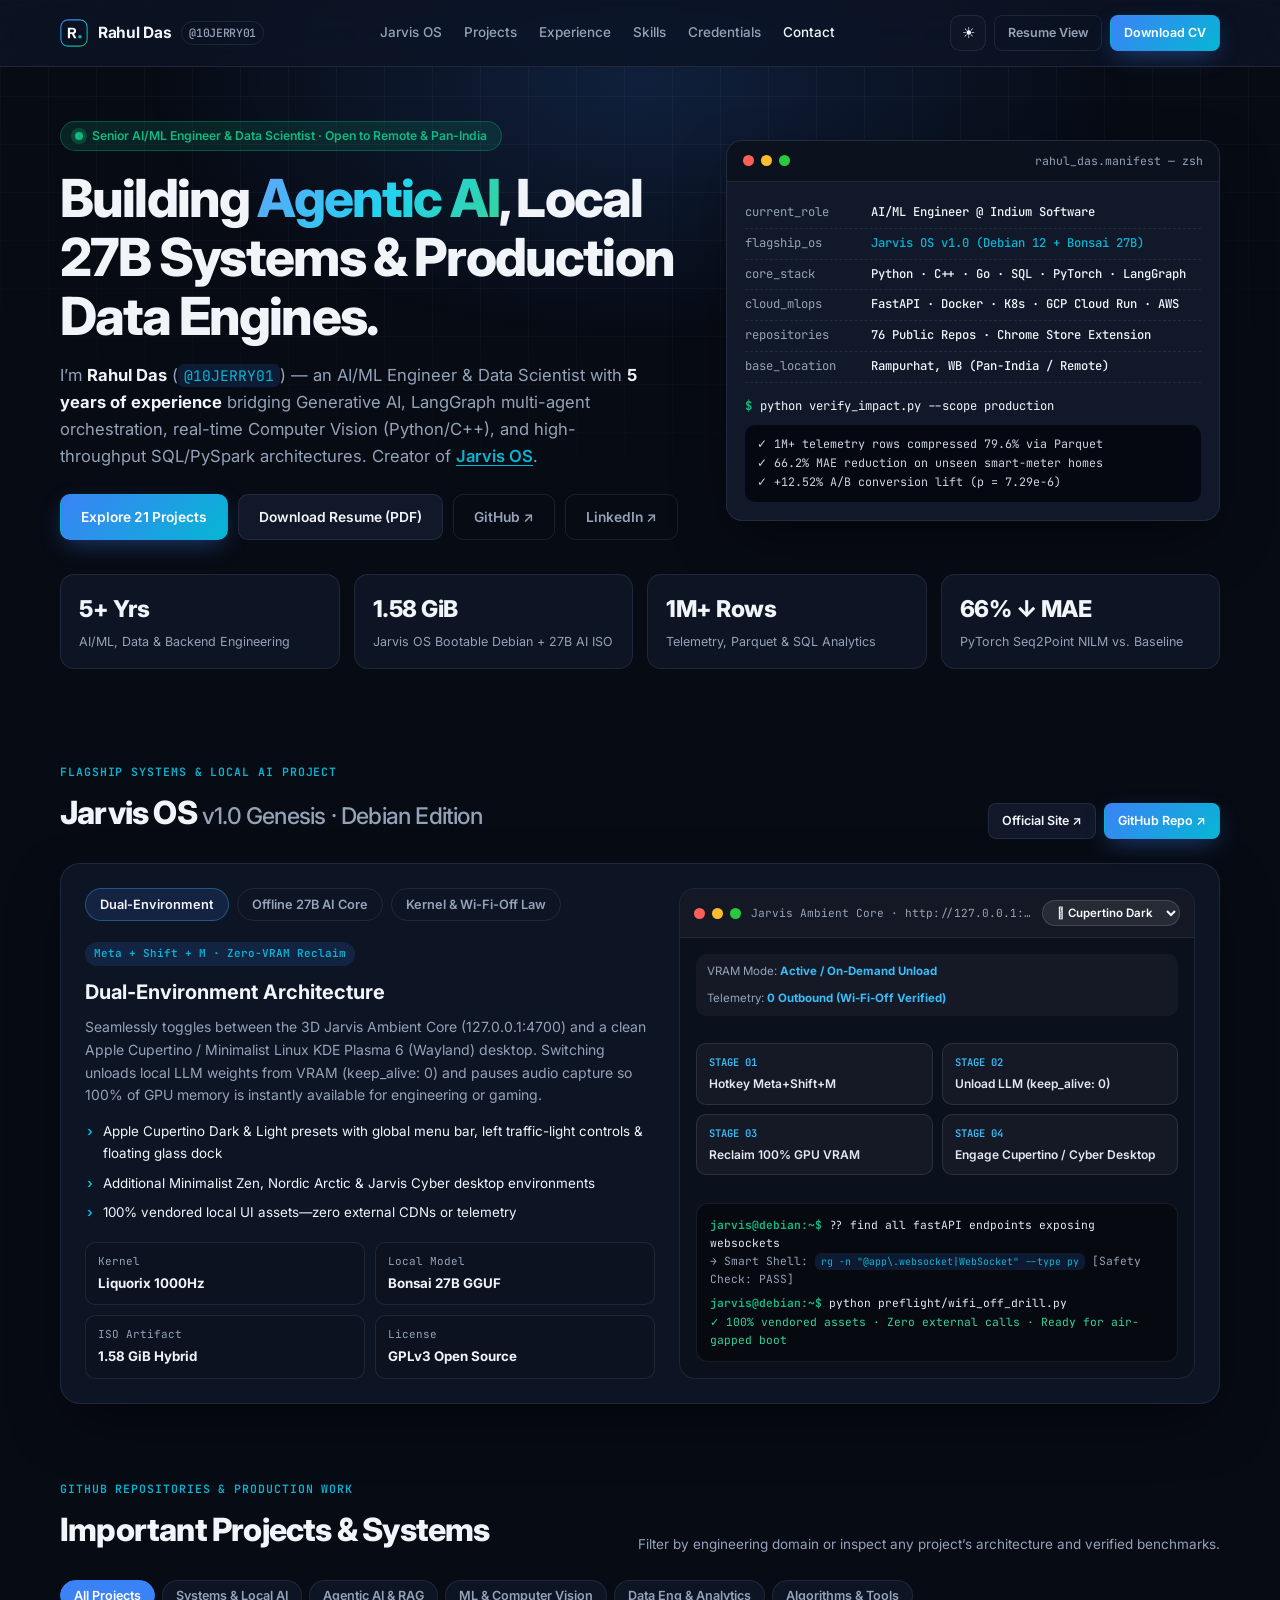
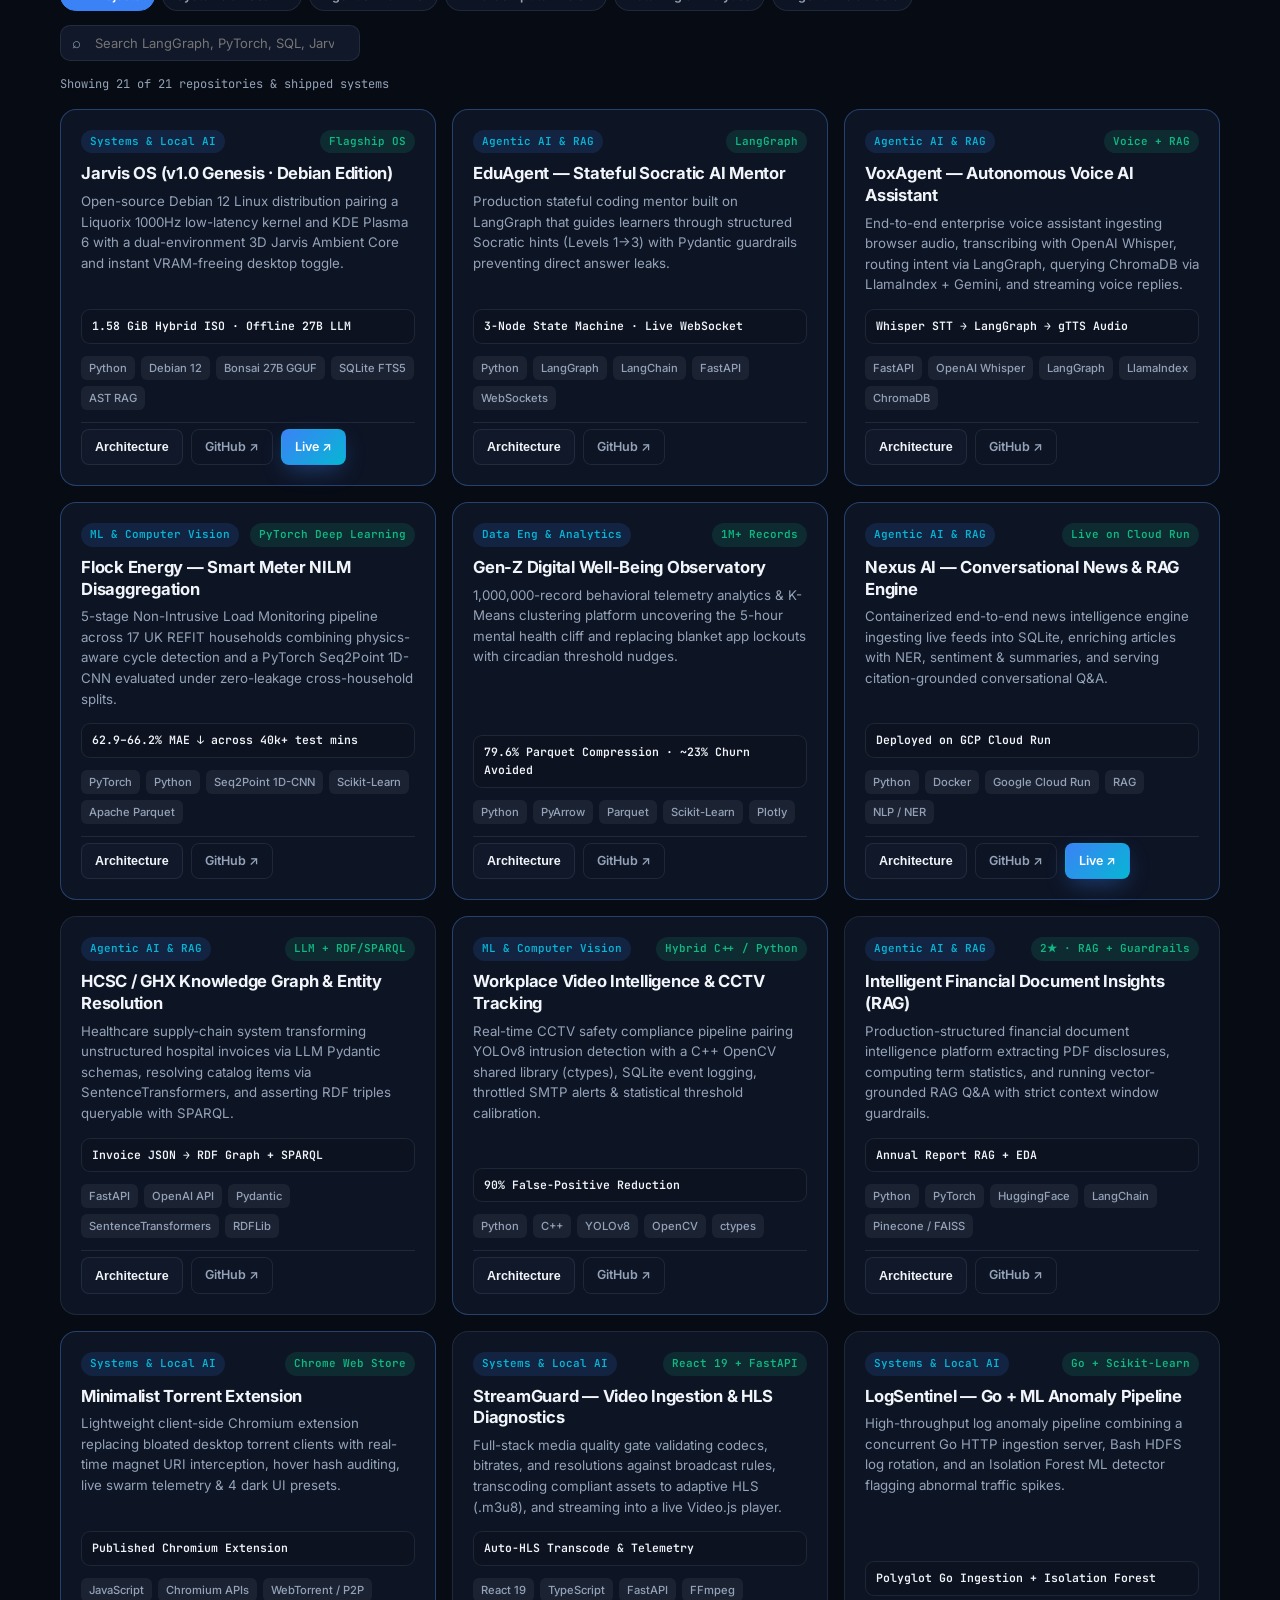
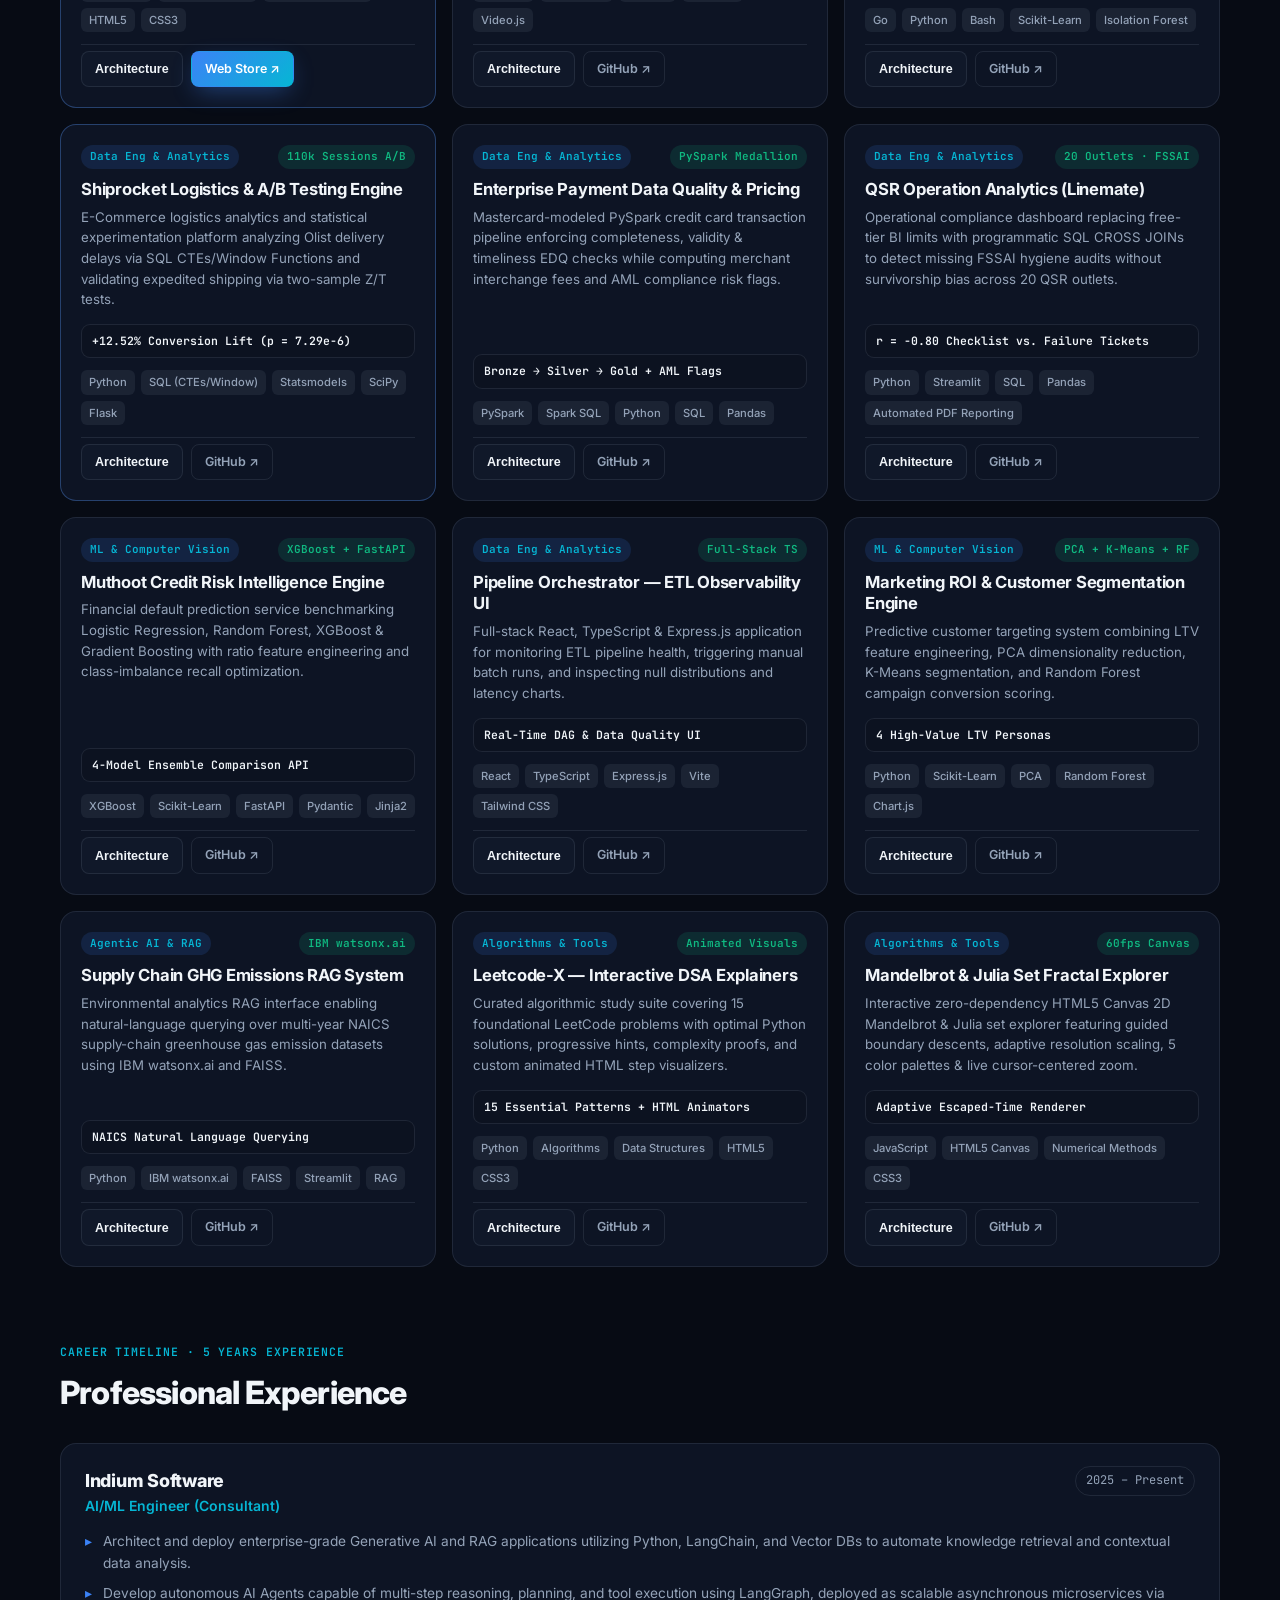
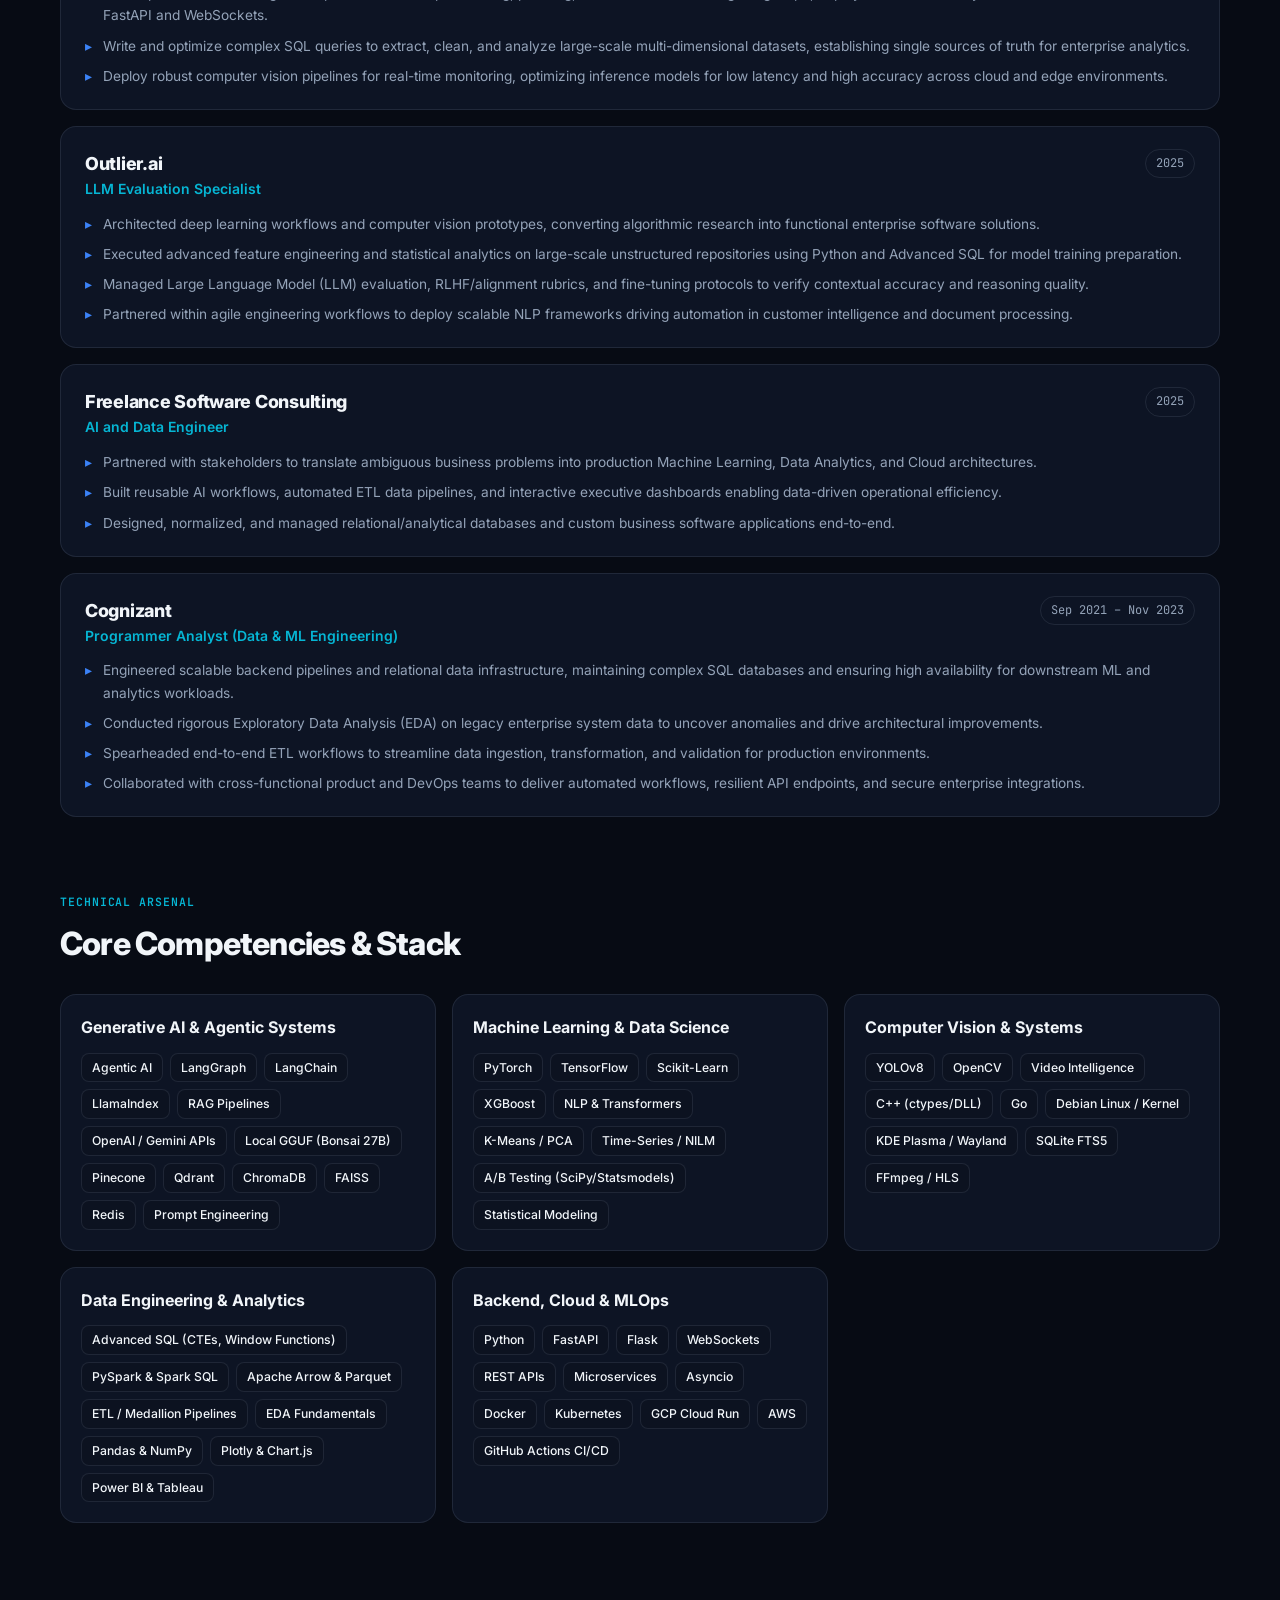
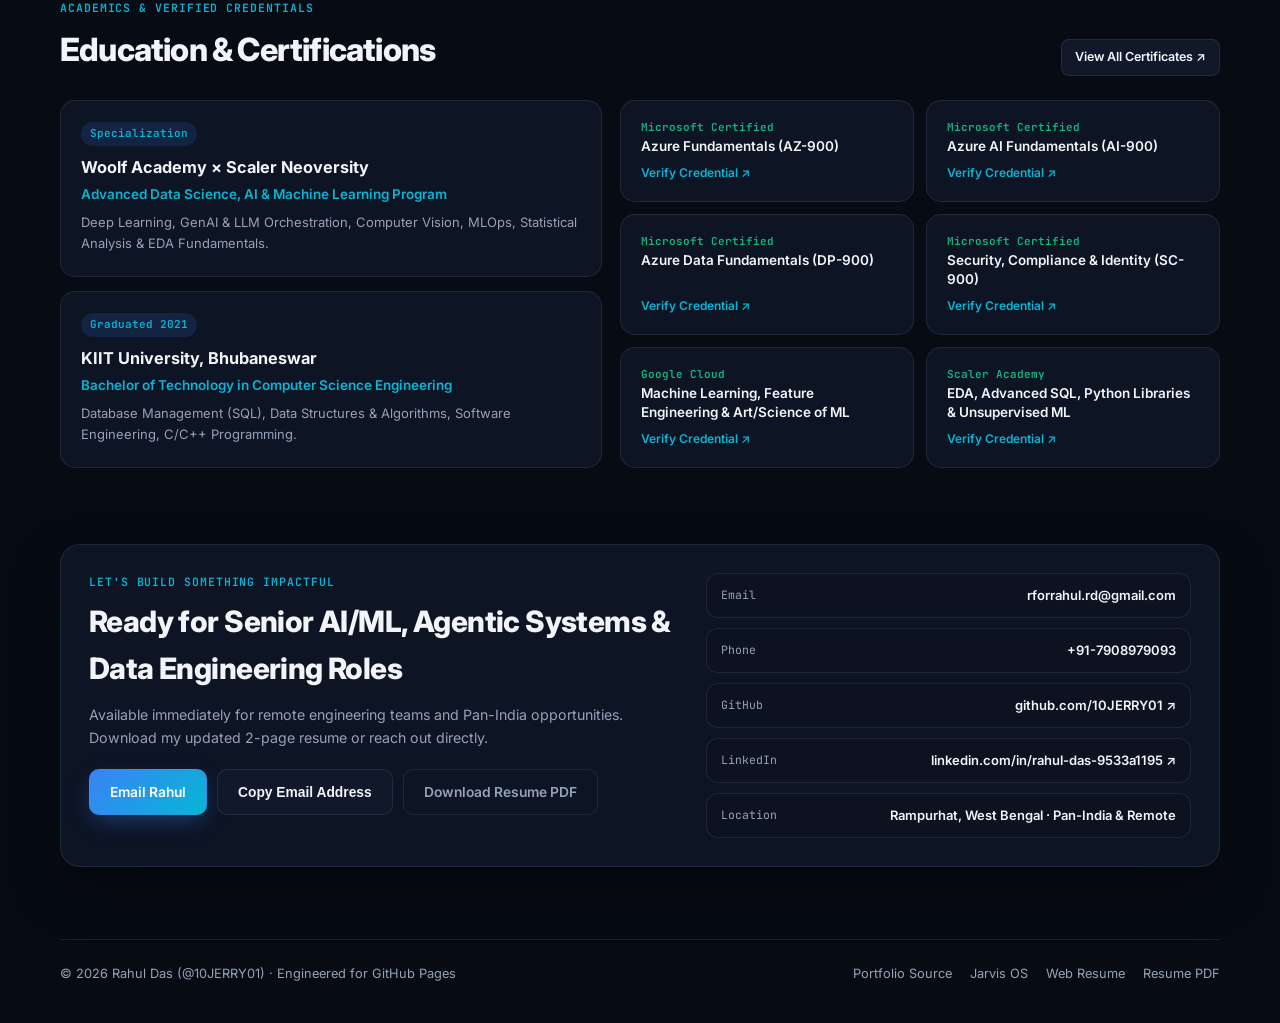
==== index.html @ c8ca93fb "feat: add engineering portfolio website with Jarvis OS, GitHub projects, and improved 2-page resume" ====
<!DOCTYPE html>
<html lang="en" data-theme="dark">
<head>
  <meta charset="UTF-8" />
  <meta name="viewport" content="width=device-width, initial-scale=1.0" />
  <title>Rahul Das — Senior AI/ML Engineer, Systems &amp; Data Scientist</title>
  <meta
    name="description"
    content="Portfolio of Rahul Das (@10JERRY01) — Senior AI/ML Engineer & Data Scientist with 5+ years of experience across Agentic AI, RAG, Jarvis OS (Debian + Offline 27B AI), Computer Vision, and Scalable Data Pipelines."
  />
  <meta property="og:title" content="Rahul Das — Senior AI/ML Engineer &amp; Data Scientist" />
  <meta
    property="og:description"
    content="Explore Jarvis OS, LangGraph Multi-Agent Systems, PyTorch Deep Learning, Real-Time Computer Vision, and Big Data Engineering projects."
  />
  <meta property="og:type" content="website" />
  <meta property="og:url" content="https://10jerry01.github.io/Portfolio-/" />
  <link rel="icon" type="image/svg+xml" href="./assets/avatar-mark.svg" />
  <link rel="preconnect" href="https://fonts.googleapis.com" />
  <link rel="preconnect" href="https://fonts.gstatic.com" crossorigin />
  <link
    href="https://fonts.googleapis.com/css2?family=Inter:wght@400;500;600;700;800&family=JetBrains+Mono:wght@400;500;600&display=swap"
    rel="stylesheet"
  />
  <link rel="stylesheet" href="./styles.css" />
</head>
<body>
  <div class="bg-grid" aria-hidden="true"></div>
  <div class="bg-glow" aria-hidden="true"></div>

  <!-- Sticky Navigation -->
  <header class="navbar" id="top">
    <div class="container nav-inner">
      <a href="#top" class="brand" aria-label="Rahul Das Home">
        <img src="./assets/avatar-mark.svg" alt="" class="brand-logo" width="28" height="28" />
        <span>Rahul Das</span>
        <span class="brand-handle">@10JERRY01</span>
      </a>

      <nav class="nav-links" aria-label="Primary Navigation">
        <a href="#jarvis-os">Jarvis OS</a>
        <a href="#projects">Projects</a>
        <a href="#experience">Experience</a>
        <a href="#skills">Skills</a>
        <a href="#credentials">Credentials</a>
        <a href="#contact">Contact</a>
      </nav>

      <div class="nav-actions">
        <button id="theme-toggle" class="icon-btn" type="button" aria-label="Toggle light or dark theme" title="Switch Theme">
          <span class="theme-icon" aria-hidden="true">☀</span>
        </button>
        <a class="btn btn-ghost btn-sm" href="./resume.html" target="_blank" rel="noopener">Resume View</a>
        <a class="btn btn-primary btn-sm" href="./assets/Rahul_Das_Resume.pdf" download="Rahul_Das_Resume.pdf">Download CV</a>
        <button id="mobile-menu-btn" class="icon-btn mobile-only" type="button" aria-label="Open menu" aria-expanded="false">
          ☰
        </button>
      </div>
    </div>

    <div id="mobile-drawer" class="mobile-drawer" hidden>
      <a href="#jarvis-os">Jarvis OS</a>
      <a href="#projects">Projects</a>
      <a href="#experience">Experience</a>
      <a href="#skills">Skills</a>
      <a href="#credentials">Credentials</a>
      <a href="#contact">Contact</a>
      <div class="mobile-drawer-cta">
        <a class="btn btn-ghost btn-sm" href="./resume.html" target="_blank" rel="noopener">Resume View</a>
        <a class="btn btn-primary btn-sm" href="./assets/Rahul_Das_Resume.pdf" download="Rahul_Das_Resume.pdf">Download PDF</a>
      </div>
    </div>
  </header>

  <main>
    <!-- Hero Section -->
    <section class="hero container">
      <div class="hero-grid">
        <div class="hero-copy">
          <div class="status-pill">
            <span class="status-dot" aria-hidden="true"></span>
            <span>Senior AI/ML Engineer &amp; Data Scientist · Open to Remote &amp; Pan-India</span>
          </div>
          <h1>
            Building <span class="gradient-text">Agentic AI</span>, Local 27B Systems &amp; Production Data Engines.
          </h1>
          <p class="hero-subtitle">
            I’m <strong>Rahul Das</strong> (<code>@10JERRY01</code>) — an AI/ML Engineer &amp; Data Scientist with <strong>5 years of experience</strong> bridging Generative AI, LangGraph multi-agent orchestration, real-time Computer Vision (Python/C++), and high-throughput SQL/PySpark architectures. Creator of <a href="#jarvis-os" class="inline-link">Jarvis OS</a>.
          </p>
          <div class="hero-actions">
            <a class="btn btn-primary" href="#projects">Explore 21 Projects</a>
            <a class="btn btn-secondary" href="./assets/Rahul_Das_Resume.pdf" download="Rahul_Das_Resume.pdf">Download Resume (PDF)</a>
            <a class="btn btn-ghost" href="https://github.com/10JERRY01" target="_blank" rel="noopener">GitHub ↗</a>
            <a class="btn btn-ghost" href="https://www.linkedin.com/in/rahul-das-9533a1195" target="_blank" rel="noopener">LinkedIn ↗</a>
          </div>
        </div>

        <aside class="hero-card" aria-label="Engineering Telemetry Overview">
          <div class="terminal-topbar">
            <div class="traffic-lights" aria-hidden="true">
              <span class="tl red"></span>
              <span class="tl yellow"></span>
              <span class="tl green"></span>
            </div>
            <span class="terminal-title">rahul_das.manifest — zsh</span>
          </div>
          <div class="terminal-body">
            <div class="kv-row"><span class="kv-k">current_role</span><span class="kv-v">AI/ML Engineer @ Indium Software</span></div>
            <div class="kv-row"><span class="kv-k">flagship_os</span><span class="kv-v accent">Jarvis OS v1.0 (Debian 12 + Bonsai 27B)</span></div>
            <div class="kv-row"><span class="kv-k">core_stack</span><span class="kv-v">Python · C++ · Go · SQL · PyTorch · LangGraph</span></div>
            <div class="kv-row"><span class="kv-k">cloud_mlops</span><span class="kv-v">FastAPI · Docker · K8s · GCP Cloud Run · AWS</span></div>
            <div class="kv-row"><span class="kv-k">repositories</span><span class="kv-v">76 Public Repos · Chrome Store Extension</span></div>
            <div class="kv-row"><span class="kv-k">base_location</span><span class="kv-v">Rampurhat, WB (Pan-India / Remote)</span></div>
            <div class="terminal-prompt">
              <span class="prompt-sym">$</span>
              <span>python verify_impact.py --scope production</span>
            </div>
            <div class="terminal-out">
              ✓ 1M+ telemetry rows compressed 79.6% via Parquet<br />
              ✓ 66.2% MAE reduction on unseen smart-meter homes<br />
              ✓ +12.52% A/B conversion lift (p = 7.29e-6)
            </div>
          </div>
        </aside>
      </div>

      <div class="metrics-strip" id="metrics-strip"></div>
    </section>

    <!-- Flagship Spotlight: Jarvis OS -->
    <section class="section container" id="jarvis-os">
      <div class="section-header">
        <div>
          <div class="eyebrow">FLAGSHIP SYSTEMS &amp; LOCAL AI PROJECT</div>
          <h2>Jarvis OS <span class="muted-heading">v1.0 Genesis · Debian Edition</span></h2>
        </div>
        <div class="section-links">
          <a class="btn btn-secondary btn-sm" href="https://10JERRY01.github.io/Jarvis-os/" target="_blank" rel="noopener">Official Site ↗</a>
          <a class="btn btn-primary btn-sm" href="https://github.com/10JERRY01/Jarvis-os" target="_blank" rel="noopener">GitHub Repo ↗</a>
        </div>
      </div>

      <div class="jarvis-shell">
        <div class="jarvis-left">
          <div class="jarvis-tabs" role="tablist" aria-label="Jarvis OS Architecture Views">
            <button class="jarvis-tab active" type="button" data-jarvis-tab="dual" role="tab" aria-selected="true">
              Dual-Environment
            </button>
            <button class="jarvis-tab" type="button" data-jarvis-tab="ai" role="tab" aria-selected="false">
              Offline 27B AI Core
            </button>
            <button class="jarvis-tab" type="button" data-jarvis-tab="kernel" role="tab" aria-selected="false">
              Kernel &amp; Wi-Fi-Off Law
            </button>
          </div>

          <div id="jarvis-panel" class="jarvis-panel"></div>

          <div class="jarvis-meta-grid">
            <div class="mini-stat">
              <span class="mini-k">Kernel</span>
              <span class="mini-v">Liquorix 1000Hz</span>
            </div>
            <div class="mini-stat">
              <span class="mini-k">Local Model</span>
              <span class="mini-v">Bonsai 27B GGUF</span>
            </div>
            <div class="mini-stat">
              <span class="mini-k">ISO Artifact</span>
              <span class="mini-v">1.58 GiB Hybrid</span>
            </div>
            <div class="mini-stat">
              <span class="mini-k">License</span>
              <span class="mini-v">GPLv3 Open Source</span>
            </div>
          </div>
        </div>

        <div class="jarvis-right">
          <div class="jarvis-preview-window" id="jarvis-preview">
            <div class="jp-header">
              <div class="traffic-lights" aria-hidden="true">
                <span class="tl red"></span><span class="tl yellow"></span><span class="tl green"></span>
              </div>
              <span class="jp-title">Jarvis Ambient Core · http://127.0.0.1:4700</span>
              <select id="jarvis-preset-select" class="jp-select" aria-label="Preview Jarvis OS Desktop Preset">
                <option value="cupertino"> Cupertino Dark</option>
                <option value="zen">Zen Slate</option>
                <option value="nordic">Nordic Arctic</option>
                <option value="cyber">◈ Cyber HUD</option>
              </select>
            </div>
            <div class="jp-body">
              <div class="jp-status-bar">
                <span>VRAM Mode: <strong>Active / On-Demand Unload</strong></span>
                <span>Telemetry: <strong>0 Outbound (Wi-Fi-Off Verified)</strong></span>
              </div>
              <div class="jp-pipeline" id="jarvis-pipeline"></div>
              <div class="jp-cli">
                <div><span class="prompt-sym">jarvis@debian:~$</span> ?? find all fastAPI endpoints exposing websockets</div>
                <div class="jp-cli-out">→ Smart Shell: <code>rg -n "@app\.websocket|WebSocket" --type py</code> [Safety Check: PASS]</div>
                <div><span class="prompt-sym">jarvis@debian:~$</span> python preflight/wifi_off_drill.py</div>
                <div class="jp-cli-out success">✓ 100% vendored assets · Zero external calls · Ready for air-gapped boot</div>
              </div>
            </div>
          </div>
        </div>
      </div>
    </section>

    <!-- Projects Section -->
    <section class="section container" id="projects">
      <div class="section-header">
        <div>
          <div class="eyebrow">GITHUB REPOSITORIES &amp; PRODUCTION WORK</div>
          <h2>Important Projects &amp; Systems</h2>
        </div>
        <p class="section-note">Filter by engineering domain or inspect any project’s architecture and verified benchmarks.</p>
      </div>

      <div class="projects-toolbar">
        <div class="filter-pills" id="filter-pills" role="tablist" aria-label="Project Categories">
          <button class="filter-pill active" type="button" data-filter="all">All Projects</button>
          <button class="filter-pill" type="button" data-filter="systems">Systems &amp; Local AI</button>
          <button class="filter-pill" type="button" data-filter="agentic">Agentic AI &amp; RAG</button>
          <button class="filter-pill" type="button" data-filter="mlcv">ML &amp; Computer Vision</button>
          <button class="filter-pill" type="button" data-filter="data">Data Eng &amp; Analytics</button>
          <button class="filter-pill" type="button" data-filter="tools">Algorithms &amp; Tools</button>
        </div>

        <label class="search-box">
          <span class="search-icon" aria-hidden="true">⌕</span>
          <input
            type="search"
            id="project-search"
            placeholder="Search LangGraph, PyTorch, SQL, Jarvis, YOLO..."
            aria-label="Search projects"
          />
        </label>
      </div>

      <div class="projects-count" id="projects-count"></div>
      <div class="projects-grid" id="projects-grid"></div>
    </section>

    <!-- Experience Section -->
    <section class="section container" id="experience">
      <div class="section-header">
        <div>
          <div class="eyebrow">CAREER TIMELINE · 5 YEARS EXPERIENCE</div>
          <h2>Professional Experience</h2>
        </div>
      </div>
      <div class="timeline" id="experience-timeline"></div>
    </section>

    <!-- Skills Section -->
    <section class="section container" id="skills">
      <div class="section-header">
        <div>
          <div class="eyebrow">TECHNICAL ARSENAL</div>
          <h2>Core Competencies &amp; Stack</h2>
        </div>
      </div>
      <div class="skills-grid" id="skills-grid"></div>
    </section>

    <!-- Education & Certifications -->
    <section class="section container" id="credentials">
      <div class="section-header">
        <div>
          <div class="eyebrow">ACADEMICS &amp; VERIFIED CREDENTIALS</div>
          <h2>Education &amp; Certifications</h2>
        </div>
        <a class="btn btn-secondary btn-sm" href="https://github.com/10JERRY01/Certificates" target="_blank" rel="noopener">
          View All Certificates ↗
        </a>
      </div>

      <div class="credentials-layout">
        <div class="edu-column" id="education-list"></div>
        <div class="cert-grid" id="certifications-grid"></div>
      </div>
    </section>

    <!-- Contact Section -->
    <section class="section container" id="contact">
      <div class="contact-card">
        <div class="contact-left">
          <div class="eyebrow">LET'S BUILD SOMETHING IMPACTFUL</div>
          <h2>Ready for Senior AI/ML, Agentic Systems &amp; Data Engineering Roles</h2>
          <p>
            Available immediately for remote engineering teams and Pan-India opportunities. Download my updated 2-page resume or reach out directly.
          </p>
          <div class="contact-cta">
            <a class="btn btn-primary" href="mailto:rforrahul.rd@gmail.com">Email Rahul</a>
            <button id="copy-email-btn" class="btn btn-secondary" type="button">Copy Email Address</button>
            <a class="btn btn-ghost" href="./assets/Rahul_Das_Resume.pdf" download="Rahul_Das_Resume.pdf">Download Resume PDF</a>
          </div>
        </div>

        <div class="contact-right">
          <a class="contact-item" href="mailto:rforrahul.rd@gmail.com">
            <span class="ci-label">Email</span>
            <span class="ci-value">rforrahul.rd@gmail.com</span>
          </a>
          <a class="contact-item" href="tel:+917908979093">
            <span class="ci-label">Phone</span>
            <span class="ci-value">+91-7908979093</span>
          </a>
          <a class="contact-item" href="https://github.com/10JERRY01" target="_blank" rel="noopener">
            <span class="ci-label">GitHub</span>
            <span class="ci-value">github.com/10JERRY01 ↗</span>
          </a>
          <a class="contact-item" href="https://www.linkedin.com/in/rahul-das-9533a1195" target="_blank" rel="noopener">
            <span class="ci-label">LinkedIn</span>
            <span class="ci-value">linkedin.com/in/rahul-das-9533a1195 ↗</span>
          </a>
          <div class="contact-item static">
            <span class="ci-label">Location</span>
            <span class="ci-value">Rampurhat, West Bengal · Pan-India &amp; Remote</span>
          </div>
        </div>
      </div>
    </section>
  </main>

  <footer class="footer container">
    <div class="footer-inner">
      <span>© <span id="year"></span> Rahul Das (@10JERRY01) · Engineered for GitHub Pages</span>
      <div class="footer-links">
        <a href="https://github.com/10JERRY01/Portfolio-" target="_blank" rel="noopener">Portfolio Source</a>
        <a href="https://github.com/10JERRY01/Jarvis-os" target="_blank" rel="noopener">Jarvis OS</a>
        <a href="./resume.html" target="_blank" rel="noopener">Web Resume</a>
        <a href="./assets/Rahul_Das_Resume.pdf" download="Rahul_Das_Resume.pdf">Resume PDF</a>
      </div>
    </div>
  </footer>

  <!-- Project Architecture Modal -->
  <div id="project-modal" class="modal-backdrop" hidden role="dialog" aria-modal="true" aria-labelledby="modal-title">
    <div class="modal-panel">
      <div class="modal-head">
        <div>
          <span id="modal-category" class="badge"></span>
          <h3 id="modal-title"></h3>
        </div>
        <button id="modal-close" class="icon-btn" type="button" aria-label="Close modal">✕</button>
      </div>
      <div class="modal-body">
        <div id="modal-impact" class="modal-impact"></div>
        <p id="modal-summary" class="modal-summary"></p>
        <h4>Architecture &amp; Key Decisions</h4>
        <ul id="modal-arch" class="modal-arch"></ul>
        <h4>Technology Stack</h4>
        <div id="modal-stack" class="tag-list"></div>
      </div>
      <div class="modal-foot" id="modal-links"></div>
    </div>
  </div>

  <div id="toast" class="toast" role="status" aria-live="polite" hidden>Copied to clipboard!</div>

  <script src="./data.js"></script>
  <script src="./app.js"></script>
</body>
</html>
---- styles.css ----
:root,
[data-theme="dark"] {
  --bg: #070b14;
  --bg-elevated: #0d1424;
  --surface: rgba(16, 24, 41, 0.78);
  --surface-solid: #101829;
  --surface-hover: rgba(24, 35, 58, 0.92);
  --border: rgba(148, 163, 184, 0.14);
  --border-strong: rgba(56, 189, 248, 0.34);
  --text: #f1f5f9;
  --text-muted: #94a3b8;
  --accent: #3b82f6;
  --accent-2: #06b6d4;
  --accent-soft: rgba(59, 130, 246, 0.14);
  --emerald: #10b981;
  --emerald-soft: rgba(16, 185, 129, 0.14);
  --shadow: 0 22px 60px -15px rgba(0, 0, 0, 0.65);
  --grid-color: rgba(148, 163, 184, 0.06);
  --glow-color: rgba(59, 130, 246, 0.18);
  --code-bg: #050810;
}

[data-theme="light"] {
  --bg: #f8fafc;
  --bg-elevated: #ffffff;
  --surface: rgba(255, 255, 255, 0.9);
  --surface-solid: #ffffff;
  --surface-hover: #f1f5f9;
  --border: rgba(15, 23, 42, 0.1);
  --border-strong: rgba(37, 99, 235, 0.35);
  --text: #0f172a;
  --text-muted: #475569;
  --accent: #2563eb;
  --accent-2: #0284c7;
  --accent-soft: rgba(37, 99, 235, 0.1);
  --emerald: #059669;
  --emerald-soft: rgba(5, 150, 105, 0.11);
  --shadow: 0 18px 46px -14px rgba(15, 23, 42, 0.12);
  --grid-color: rgba(15, 23, 42, 0.045);
  --glow-color: rgba(37, 99, 235, 0.11);
  --code-bg: #0f172a;
}

* {
  box-sizing: border-box;
  margin: 0;
  padding: 0;
}

html {
  scroll-behavior: smooth;
  scroll-padding-top: 84px;
  overflow-x: clip;
}

body {
  background: var(--bg);
  color: var(--text);
  font-family: "Inter", -apple-system, BlinkMacSystemFont, "Segoe UI", Roboto, sans-serif;
  line-height: 1.62;
  -webkit-font-smoothing: antialiased;
  overflow-x: clip;
  transition: background 0.25s ease, color 0.25s ease;
}

a {
  color: inherit;
  text-decoration: none;
}

code {
  font-family: "JetBrains Mono", ui-monospace, SFMono-Regular, Consolas, monospace;
  font-size: 0.88em;
  padding: 2px 6px;
  border-radius: 6px;
  background: var(--accent-soft);
  color: var(--accent-2);
}

.bg-grid {
  position: fixed;
  inset: 0;
  z-index: -2;
  pointer-events: none;
  background-image:
    linear-gradient(to right, var(--grid-color) 1px, transparent 1px),
    linear-gradient(to bottom, var(--grid-color) 1px, transparent 1px);
  background-size: 48px 48px;
  mask-image: radial-gradient(ellipse 80% 60% at 50% 0%, #000 40%, transparent 100%);
}

.bg-glow {
  position: fixed;
  top: -180px;
  left: 50%;
  transform: translateX(-50%);
  width: min(1000px, 100vw);
  height: 520px;
  z-index: -1;
  pointer-events: none;
  background: radial-gradient(ellipse at center, var(--glow-color), transparent 70%);
}

.container {
  width: min(1160px, 92vw);
  margin: 0 auto;
}

/* Navbar */
.navbar {
  position: sticky;
  top: 0;
  z-index: 100;
  backdrop-filter: blur(20px) saturate(160%);
  -webkit-backdrop-filter: blur(20px) saturate(160%);
  background: color-mix(in srgb, var(--bg-elevated) 82%, transparent);
  border-bottom: 1px solid var(--border);
}

.nav-inner {
  height: 66px;
  display: flex;
  align-items: center;
  justify-content: space-between;
  gap: 16px;
}

.brand {
  display: inline-flex;
  align-items: center;
  gap: 10px;
  font-weight: 700;
  font-size: 15.5px;
  letter-spacing: -0.02em;
}

.brand-logo {
  border-radius: 8px;
  display: block;
}

.brand-handle {
  font-family: "JetBrains Mono", monospace;
  font-size: 11.5px;
  font-weight: 500;
  color: var(--text-muted);
  padding: 2px 7px;
  border-radius: 999px;
  border: 1px solid var(--border);
}

.nav-links {
  display: flex;
  align-items: center;
  gap: 22px;
  font-size: 13.5px;
  font-weight: 500;
  color: var(--text-muted);
}

.nav-links a {
  transition: color 0.15s ease;
}

.nav-links a:hover,
.nav-links a.active {
  color: var(--text);
}

.nav-actions {
  display: flex;
  align-items: center;
  gap: 8px;
}

.icon-btn {
  width: 36px;
  height: 36px;
  border-radius: 10px;
  border: 1px solid var(--border);
  background: var(--surface);
  color: var(--text);
  display: grid;
  place-items: center;
  cursor: pointer;
  font-size: 15px;
  transition: border-color 0.15s, background 0.15s;
}

.icon-btn:hover {
  border-color: var(--border-strong);
  background: var(--surface-hover);
}

.mobile-only {
  display: none;
}

.mobile-drawer {
  border-top: 1px solid var(--border);
  padding: 14px 4vw 18px;
  display: grid;
  gap: 10px;
  background: var(--bg-elevated);
}

.mobile-drawer[hidden] {
  display: none;
}

.mobile-drawer a {
  padding: 6px 0;
  font-size: 14.5px;
  color: var(--text-muted);
}

.mobile-drawer-cta {
  display: flex;
  gap: 10px;
  margin-top: 6px;
}

/* Buttons */
.btn {
  display: inline-flex;
  align-items: center;
  justify-content: center;
  gap: 7px;
  padding: 11px 20px;
  border-radius: 10px;
  font-weight: 600;
  font-size: 13.8px;
  border: 1px solid transparent;
  cursor: pointer;
  transition: transform 0.15s ease, background 0.15s ease, border-color 0.15s ease, box-shadow 0.15s ease;
}

.btn:hover {
  transform: translateY(-1px);
}

.btn-primary {
  background: linear-gradient(135deg, var(--accent), var(--accent-2));
  color: #ffffff;
  box-shadow: 0 8px 24px -6px rgba(59, 130, 246, 0.45);
}

.btn-secondary {
  background: var(--surface-solid);
  border-color: var(--border);
  color: var(--text);
}

.btn-secondary:hover {
  border-color: var(--border-strong);
}

.btn-ghost {
  background: transparent;
  border-color: var(--border);
  color: var(--text-muted);
}

.btn-ghost:hover {
  color: var(--text);
  border-color: var(--border-strong);
}

.btn-sm {
  padding: 7px 13px;
  font-size: 12.5px;
  border-radius: 8px;
}

/* Hero */
.hero {
  padding: 54px 0 36px;
}

.hero-copy,
.hero-card,
.jarvis-left,
.jarvis-right,
.contact-left,
.contact-right,
.project-card,
.exp-card,
.skill-card,
.edu-card,
.cert-card {
  min-width: 0;
  max-width: 100%;
}

.hero-grid {
  display: grid;
  grid-template-columns: 1.18fr 0.92fr;
  gap: 32px;
  align-items: center;
}

.status-pill {
  display: inline-flex;
  align-items: center;
  gap: 9px;
  max-width: 100%;
  padding: 6px 14px;
  border-radius: 999px;
  background: var(--emerald-soft);
  border: 1px solid color-mix(in srgb, var(--emerald) 32%, transparent);
  color: var(--emerald);
  font-size: 12.2px;
  font-weight: 600;
  line-height: 1.35;
  margin-bottom: 18px;
}

.status-dot {
  flex-shrink: 0;
  width: 8px;
  height: 8px;
  border-radius: 50%;
  background: var(--emerald);
  box-shadow: 0 0 0 4px color-mix(in srgb, var(--emerald) 25%, transparent);
}

.hero h1 {
  font-size: clamp(2.1rem, 4.1vw, 3.3rem);
  line-height: 1.12;
  letter-spacing: -0.035em;
  font-weight: 800;
  margin-bottom: 16px;
}

.gradient-text {
  background: linear-gradient(125deg, #60a5fa 0%, #22d3ee 55%, #34d399 100%);
  -webkit-background-clip: text;
  background-clip: text;
  color: transparent;
}

.hero-subtitle {
  font-size: 1.04rem;
  color: var(--text-muted);
  max-width: 60ch;
  margin-bottom: 24px;
}

.hero-subtitle strong {
  color: var(--text);
}

.inline-link {
  color: var(--accent-2);
  font-weight: 600;
  text-decoration: underline;
  text-underline-offset: 3px;
}

.hero-actions {
  display: flex;
  flex-wrap: wrap;
  gap: 10px;
}

/* Terminal Manifest Card */
.hero-card {
  background: var(--surface-solid);
  border: 1px solid var(--border);
  border-radius: 16px;
  box-shadow: var(--shadow);
  overflow: hidden;
}

.terminal-topbar {
  display: flex;
  align-items: center;
  justify-content: space-between;
  padding: 11px 16px;
  border-bottom: 1px solid var(--border);
  background: color-mix(in srgb, var(--bg) 55%, var(--surface-solid));
}

.traffic-lights {
  display: flex;
  gap: 7px;
}

.tl {
  width: 11px;
  height: 11px;
  border-radius: 50%;
  display: inline-block;
}
.tl.red { background: #ff5f57; }
.tl.yellow { background: #febc2e; }
.tl.green { background: #28c840; }

.terminal-title {
  font-family: "JetBrains Mono", monospace;
  font-size: 11.5px;
  color: var(--text-muted);
  min-width: 0;
  overflow: hidden;
  text-overflow: ellipsis;
  white-space: nowrap;
}

.terminal-body {
  padding: 16px 18px 18px;
  font-family: "JetBrains Mono", monospace;
  font-size: 12.2px;
}

.kv-row {
  display: grid;
  grid-template-columns: 116px 1fr;
  gap: 10px;
  padding: 5px 0;
  border-bottom: 1px dashed var(--border);
}

.kv-k {
  color: var(--text-muted);
}

.kv-v {
  color: var(--text);
  font-weight: 500;
}

.kv-v.accent {
  color: var(--accent-2);
}

.terminal-prompt {
  margin-top: 14px;
  color: var(--text);
  display: flex;
  gap: 8px;
}

.prompt-sym {
  color: var(--emerald);
  font-weight: 700;
}

.terminal-out {
  margin-top: 8px;
  padding: 10px 12px;
  border-radius: 10px;
  background: var(--code-bg);
  color: #cbd5e1;
  line-height: 1.65;
  font-size: 11.7px;
  overflow-wrap: anywhere;
}

/* Metrics Strip */
.metrics-strip {
  margin-top: 34px;
  display: grid;
  grid-template-columns: repeat(4, minmax(0, 1fr));
  gap: 14px;
}

.metric-card {
  background: var(--surface);
  border: 1px solid var(--border);
  border-radius: 14px;
  padding: 16px 18px;
  backdrop-filter: blur(12px);
}

.metric-val {
  font-size: 1.45rem;
  font-weight: 800;
  letter-spacing: -0.02em;
  color: var(--text);
}

.metric-lbl {
  margin-top: 3px;
  font-size: 12.5px;
  color: var(--text-muted);
}

/* Section Headers */
.section {
  padding: 58px 0 18px;
}

.section-header {
  display: flex;
  align-items: flex-end;
  justify-content: space-between;
  gap: 16px;
  margin-bottom: 24px;
  flex-wrap: wrap;
}

.eyebrow {
  font-family: "JetBrains Mono", monospace;
  font-size: 11.5px;
  font-weight: 600;
  letter-spacing: 0.08em;
  text-transform: uppercase;
  color: var(--accent-2);
  margin-bottom: 6px;
}

.section-header h2 {
  font-size: clamp(1.55rem, 2.5vw, 2.05rem);
  font-weight: 800;
  letter-spacing: -0.025em;
}

.muted-heading {
  font-weight: 500;
  color: var(--text-muted);
  font-size: 0.72em;
}

.section-links {
  display: flex;
  gap: 8px;
}

.section-note {
  font-size: 13.5px;
  color: var(--text-muted);
}

/* Jarvis OS Spotlight */
.jarvis-shell {
  display: grid;
  grid-template-columns: 1.05fr 0.95fr;
  gap: 24px;
  background: var(--surface);
  border: 1px solid var(--border);
  border-radius: 20px;
  padding: 24px;
  box-shadow: var(--shadow);
}

.jarvis-tabs {
  display: flex;
  flex-wrap: wrap;
  gap: 8px;
  margin-bottom: 18px;
}

.jarvis-tab {
  padding: 8px 14px;
  border-radius: 999px;
  border: 1px solid var(--border);
  background: transparent;
  color: var(--text-muted);
  font-size: 12.8px;
  font-weight: 600;
  cursor: pointer;
  transition: all 0.15s ease;
  font-family: inherit;
}

.jarvis-tab.active {
  background: var(--accent-soft);
  border-color: var(--border-strong);
  color: var(--text);
}

.jarvis-panel h3 {
  font-size: 1.25rem;
  font-weight: 700;
  margin: 10px 0 8px;
}

.jarvis-panel p {
  font-size: 14px;
  color: var(--text-muted);
  margin-bottom: 14px;
}

.jarvis-panel ul {
  list-style: none;
  display: grid;
  gap: 8px;
  margin-bottom: 18px;
}

.jarvis-panel li {
  position: relative;
  padding-left: 18px;
  font-size: 13.4px;
  color: var(--text);
}

.jarvis-panel li::before {
  content: "›";
  position: absolute;
  left: 2px;
  color: var(--accent-2);
  font-weight: 700;
}

.jarvis-meta-grid {
  display: grid;
  grid-template-columns: repeat(2, minmax(0, 1fr));
  gap: 10px;
}

.mini-stat {
  padding: 10px 12px;
  border-radius: 10px;
  border: 1px solid var(--border);
  background: color-mix(in srgb, var(--bg) 45%, var(--surface-solid));
}

.mini-k {
  display: block;
  font-size: 11px;
  color: var(--text-muted);
  font-family: "JetBrains Mono", monospace;
}

.mini-v {
  display: block;
  font-size: 13.3px;
  font-weight: 700;
  margin-top: 2px;
}

.jarvis-preview-window {
  height: 100%;
  border-radius: 16px;
  border: 1px solid var(--border);
  background: #0b101d;
  color: #e2e8f0;
  overflow: hidden;
  display: flex;
  flex-direction: column;
  transition: border-color 0.25s, background 0.25s;
}

.jarvis-preview-window[data-preset="zen"] {
  background: #181926;
  border-color: rgba(137, 180, 250, 0.35);
}

.jarvis-preview-window[data-preset="nordic"] {
  background: #242933;
  border-color: rgba(136, 192, 208, 0.35);
}

.jarvis-preview-window[data-preset="cyber"] {
  background: #060911;
  border-color: rgba(0, 229, 255, 0.45);
}

.jp-header {
  display: flex;
  align-items: center;
  justify-content: space-between;
  gap: 10px;
  padding: 11px 14px;
  border-bottom: 1px solid rgba(255, 255, 255, 0.08);
  background: rgba(255, 255, 255, 0.03);
}

.jp-title {
  font-family: "JetBrains Mono", monospace;
  font-size: 11.2px;
  color: #94a3b8;
  min-width: 0;
  flex: 1;
  overflow: hidden;
  text-overflow: ellipsis;
  white-space: nowrap;
}

.jp-select {
  background: rgba(255, 255, 255, 0.08);
  color: #f8fafc;
  border: 1px solid rgba(255, 255, 255, 0.14);
  border-radius: 999px;
  padding: 4px 10px;
  font-size: 11.5px;
  font-weight: 600;
  font-family: inherit;
  cursor: pointer;
}

.jp-select option {
  background: #0f172a;
  color: #f8fafc;
}

.jp-body {
  padding: 16px;
  display: flex;
  flex-direction: column;
  gap: 14px;
  flex: 1;
  justify-content: space-between;
}

.jp-status-bar {
  display: flex;
  flex-wrap: wrap;
  justify-content: space-between;
  gap: 8px;
  font-size: 11.5px;
  color: #94a3b8;
  padding: 8px 11px;
  border-radius: 10px;
  background: rgba(255, 255, 255, 0.04);
}

.jp-status-bar strong {
  color: #38bdf8;
}

.jp-pipeline {
  display: grid;
  grid-template-columns: repeat(2, minmax(0, 1fr));
  gap: 9px;
}

.pipe-step {
  padding: 10px 12px;
  border-radius: 10px;
  border: 1px solid rgba(255, 255, 255, 0.1);
  background: rgba(255, 255, 255, 0.04);
  font-size: 12px;
  font-weight: 600;
}

.pipe-num {
  display: block;
  font-family: "JetBrains Mono", monospace;
  font-size: 10.5px;
  color: #38bdf8;
  margin-bottom: 3px;
}

.jp-cli {
  background: rgba(0, 0, 0, 0.42);
  border: 1px solid rgba(255, 255, 255, 0.08);
  border-radius: 12px;
  padding: 12px 13px;
  font-family: "JetBrains Mono", monospace;
  font-size: 11.3px;
  line-height: 1.6;
  color: #e2e8f0;
  overflow-wrap: anywhere;
}

.jp-cli-out {
  color: #94a3b8;
  margin-bottom: 6px;
}

.jp-cli-out.success {
  color: #34d399;
  margin-bottom: 0;
}

/* Projects Filter & Grid */
.projects-toolbar {
  display: flex;
  align-items: center;
  justify-content: space-between;
  gap: 14px;
  flex-wrap: wrap;
  margin-bottom: 14px;
}

.filter-pills {
  display: flex;
  flex-wrap: wrap;
  gap: 7px;
}

.filter-pill {
  padding: 7px 13px;
  border-radius: 999px;
  border: 1px solid var(--border);
  background: var(--surface);
  color: var(--text-muted);
  font-size: 12.6px;
  font-weight: 600;
  cursor: pointer;
  font-family: inherit;
  transition: all 0.15s ease;
}

.filter-pill:hover {
  color: var(--text);
  border-color: var(--border-strong);
}

.filter-pill.active {
  background: var(--accent);
  border-color: var(--accent);
  color: #ffffff;
}

.search-box {
  position: relative;
  width: min(300px, 100%);
}

.search-icon {
  position: absolute;
  left: 12px;
  top: 50%;
  transform: translateY(-50%);
  color: var(--text-muted);
  font-size: 15px;
  pointer-events: none;
}

.search-box input {
  width: 100%;
  padding: 9px 12px 9px 34px;
  border-radius: 10px;
  border: 1px solid var(--border);
  background: var(--surface-solid);
  color: var(--text);
  font-family: inherit;
  font-size: 13px;
  outline: none;
}

.search-box input:focus {
  border-color: var(--border-strong);
}

.projects-count {
  font-family: "JetBrains Mono", monospace;
  font-size: 12px;
  color: var(--text-muted);
  margin-bottom: 14px;
}

.projects-grid {
  display: grid;
  grid-template-columns: repeat(3, minmax(0, 1fr));
  gap: 16px;
}

.project-card {
  background: var(--surface);
  border: 1px solid var(--border);
  border-radius: 16px;
  padding: 20px;
  display: flex;
  flex-direction: column;
  justify-content: space-between;
  gap: 14px;
  transition: transform 0.18s ease, border-color 0.18s ease, box-shadow 0.18s ease;
}

.project-card:hover {
  transform: translateY(-3px);
  border-color: var(--border-strong);
  box-shadow: var(--shadow);
}

.project-card.featured {
  border-color: color-mix(in srgb, var(--accent) 28%, var(--border));
}

.card-top {
  display: flex;
  align-items: center;
  justify-content: space-between;
  gap: 8px;
}

.badge {
  display: inline-flex;
  align-items: center;
  padding: 3px 9px;
  border-radius: 999px;
  font-size: 11px;
  font-weight: 600;
  background: var(--accent-soft);
  color: var(--accent-2);
  font-family: "JetBrains Mono", monospace;
}

.badge-highlight {
  background: var(--emerald-soft);
  color: var(--emerald);
}

.project-title {
  font-size: 1.04rem;
  font-weight: 700;
  line-height: 1.3;
  letter-spacing: -0.015em;
  margin: 10px 0 6px;
}

.project-summary {
  font-size: 13.3px;
  color: var(--text-muted);
  line-height: 1.55;
}

.impact-strip {
  font-family: "JetBrains Mono", monospace;
  font-size: 11.5px;
  font-weight: 600;
  color: var(--text);
  padding: 7px 10px;
  border-radius: 9px;
  background: color-mix(in srgb, var(--bg) 45%, var(--surface-solid));
  border: 1px solid var(--border);
}

.tag-list {
  display: flex;
  flex-wrap: wrap;
  gap: 6px;
}

.tag {
  font-size: 11.2px;
  padding: 3px 8px;
  border-radius: 6px;
  background: color-mix(in srgb, var(--text-muted) 10%, transparent);
  color: var(--text-muted);
  font-weight: 500;
}

.card-actions {
  display: flex;
  flex-wrap: wrap;
  gap: 8px;
  padding-top: 6px;
  border-top: 1px solid var(--border);
}

/* Experience Timeline */
.timeline {
  display: grid;
  gap: 16px;
  position: relative;
}

.exp-card {
  background: var(--surface);
  border: 1px solid var(--border);
  border-radius: 16px;
  padding: 22px 24px;
}

.exp-head {
  display: flex;
  justify-content: space-between;
  align-items: flex-start;
  gap: 12px;
  flex-wrap: wrap;
  margin-bottom: 12px;
}

.exp-company {
  font-size: 1.12rem;
  font-weight: 800;
  letter-spacing: -0.015em;
}

.exp-role {
  font-size: 14px;
  font-weight: 600;
  color: var(--accent-2);
}

.exp-period {
  font-family: "JetBrains Mono", monospace;
  font-size: 12px;
  padding: 4px 10px;
  border-radius: 999px;
  border: 1px solid var(--border);
  color: var(--text-muted);
}

.exp-list {
  list-style: none;
  display: grid;
  gap: 8px;
}

.exp-list li {
  position: relative;
  padding-left: 18px;
  font-size: 13.7px;
  color: var(--text-muted);
}

.exp-list li::before {
  content: "▸";
  position: absolute;
  left: 0;
  color: var(--accent);
}

/* Skills Grid */
.skills-grid {
  display: grid;
  grid-template-columns: repeat(3, minmax(0, 1fr));
  gap: 16px;
}

.skill-card {
  background: var(--surface);
  border: 1px solid var(--border);
  border-radius: 16px;
  padding: 20px;
}

.skill-card h3 {
  font-size: 1rem;
  font-weight: 700;
  margin-bottom: 12px;
}

.skill-chips {
  display: flex;
  flex-wrap: wrap;
  gap: 7px;
}

.skill-chip {
  font-size: 12.2px;
  padding: 4px 10px;
  border-radius: 8px;
  border: 1px solid var(--border);
  background: color-mix(in srgb, var(--bg) 45%, var(--surface-solid));
  color: var(--text);
  font-weight: 500;
}

/* Education & Certifications */
.credentials-layout {
  display: grid;
  grid-template-columns: 0.95fr 1.05fr;
  gap: 18px;
}

.edu-column {
  display: grid;
  gap: 14px;
}

.edu-card,
.cert-card {
  background: var(--surface);
  border: 1px solid var(--border);
  border-radius: 15px;
  padding: 18px 20px;
}

.edu-card h3 {
  font-size: 1.02rem;
  font-weight: 700;
  margin-bottom: 4px;
}

.edu-degree {
  font-size: 13.5px;
  font-weight: 600;
  color: var(--accent-2);
  margin-bottom: 6px;
}

.edu-focus {
  font-size: 13px;
  color: var(--text-muted);
}

.cert-grid {
  display: grid;
  grid-template-columns: repeat(2, minmax(0, 1fr));
  gap: 12px;
}

.cert-card {
  display: flex;
  flex-direction: column;
  justify-content: space-between;
  gap: 8px;
  transition: border-color 0.15s ease, transform 0.15s ease;
}

.cert-card:hover {
  border-color: var(--border-strong);
  transform: translateY(-2px);
}

.cert-issuer {
  font-family: "JetBrains Mono", monospace;
  font-size: 11px;
  color: var(--emerald);
  font-weight: 600;
}

.cert-title {
  font-size: 13.5px;
  font-weight: 600;
  line-height: 1.4;
}

.cert-verify {
  font-size: 12px;
  color: var(--accent-2);
  font-weight: 600;
}

/* Contact */
.contact-card {
  display: grid;
  grid-template-columns: 1.1fr 0.9fr;
  gap: 24px;
  background: var(--surface);
  border: 1px solid var(--border);
  border-radius: 20px;
  padding: 28px;
  box-shadow: var(--shadow);
}

.contact-left h2 {
  font-size: clamp(1.4rem, 2.3vw, 1.85rem);
  font-weight: 800;
  letter-spacing: -0.02em;
  margin-bottom: 10px;
}

.contact-left p {
  color: var(--text-muted);
  font-size: 14.2px;
  margin-bottom: 20px;
}

.contact-cta {
  display: flex;
  flex-wrap: wrap;
  gap: 10px;
}

.contact-right {
  display: grid;
  gap: 10px;
}

.contact-item {
  display: flex;
  align-items: center;
  justify-content: space-between;
  gap: 12px;
  padding: 11px 14px;
  border-radius: 12px;
  border: 1px solid var(--border);
  background: color-mix(in srgb, var(--bg) 45%, var(--surface-solid));
  transition: border-color 0.15s ease;
}

.contact-item:not(.static):hover {
  border-color: var(--border-strong);
}

.ci-label {
  font-family: "JetBrains Mono", monospace;
  font-size: 11.5px;
  color: var(--text-muted);
}

.ci-value {
  font-size: 13px;
  font-weight: 600;
  text-align: right;
}

/* Footer */
.footer {
  margin-top: 54px;
  border-top: 1px solid var(--border);
  padding: 24px 0 38px;
}

.footer-inner {
  display: flex;
  align-items: center;
  justify-content: space-between;
  flex-wrap: wrap;
  gap: 12px;
  font-size: 12.8px;
  color: var(--text-muted);
}

.footer-links {
  display: flex;
  gap: 18px;
}

.footer-links a:hover {
  color: var(--text);
}

/* Modal */
.modal-backdrop {
  position: fixed;
  inset: 0;
  z-index: 200;
  background: rgba(2, 6, 23, 0.72);
  backdrop-filter: blur(8px);
  display: grid;
  place-items: center;
  padding: 18px;
}

.modal-backdrop[hidden] {
  display: none;
}

.modal-panel {
  width: min(680px, 100%);
  max-height: 88vh;
  overflow-y: auto;
  background: var(--surface-solid);
  border: 1px solid var(--border-strong);
  border-radius: 18px;
  padding: 24px;
  box-shadow: 0 32px 80px rgba(0, 0, 0, 0.6);
}

.modal-head {
  display: flex;
  justify-content: space-between;
  align-items: flex-start;
  gap: 14px;
  margin-bottom: 14px;
}

.modal-head h3 {
  font-size: 1.35rem;
  font-weight: 800;
  margin-top: 8px;
}

.modal-impact {
  font-family: "JetBrains Mono", monospace;
  font-size: 12.2px;
  font-weight: 600;
  color: var(--emerald);
  background: var(--emerald-soft);
  padding: 8px 12px;
  border-radius: 10px;
  margin-bottom: 14px;
}

.modal-summary {
  font-size: 14.2px;
  color: var(--text-muted);
  margin-bottom: 16px;
}

.modal-body h4 {
  font-size: 12.5px;
  font-family: "JetBrains Mono", monospace;
  text-transform: uppercase;
  letter-spacing: 0.06em;
  color: var(--accent-2);
  margin: 14px 0 8px;
}

.modal-arch {
  list-style: none;
  display: grid;
  gap: 8px;
}

.modal-arch li {
  position: relative;
  padding-left: 18px;
  font-size: 13.6px;
  color: var(--text);
}

.modal-arch li::before {
  content: "✓";
  position: absolute;
  left: 0;
  color: var(--emerald);
  font-weight: 700;
}

.modal-foot {
  display: flex;
  flex-wrap: wrap;
  gap: 10px;
  margin-top: 20px;
  padding-top: 14px;
  border-top: 1px solid var(--border);
}

.toast {
  position: fixed;
  bottom: 22px;
  right: 22px;
  z-index: 250;
  padding: 11px 16px;
  border-radius: 10px;
  background: var(--surface-solid);
  border: 1px solid var(--border-strong);
  color: var(--text);
  font-size: 13px;
  font-weight: 600;
  box-shadow: var(--shadow);
}

.toast[hidden] {
  display: none;
}

/* Responsive */
@media (max-width: 1020px) {
  .hero-grid,
  .jarvis-shell,
  .credentials-layout,
  .contact-card {
    grid-template-columns: 1fr;
  }
  .projects-grid,
  .skills-grid {
    grid-template-columns: repeat(2, minmax(0, 1fr));
  }
}

@media (max-width: 780px) {
  .nav-links {
    display: none;
  }
  .mobile-only {
    display: grid;
  }
  .metrics-strip {
    grid-template-columns: repeat(2, minmax(0, 1fr));
  }
  .projects-grid,
  .skills-grid,
  .cert-grid {
    grid-template-columns: 1fr;
  }
  .nav-actions .btn {
    display: none;
  }
}

@media (max-width: 520px) {
  .brand-handle {
    display: none;
  }
  .status-pill {
    border-radius: 12px;
    font-size: 11.5px;
  }
  .kv-row {
    grid-template-columns: 1fr;
    gap: 2px;
  }
  .jp-pipeline {
    grid-template-columns: 1fr;
  }
  .jarvis-shell,
  .contact-card {
    padding: 16px;
  }
  .contact-item {
    flex-direction: column;
    align-items: flex-start;
  }
  .ci-value {
    text-align: left;
    overflow-wrap: anywhere;
  }
}
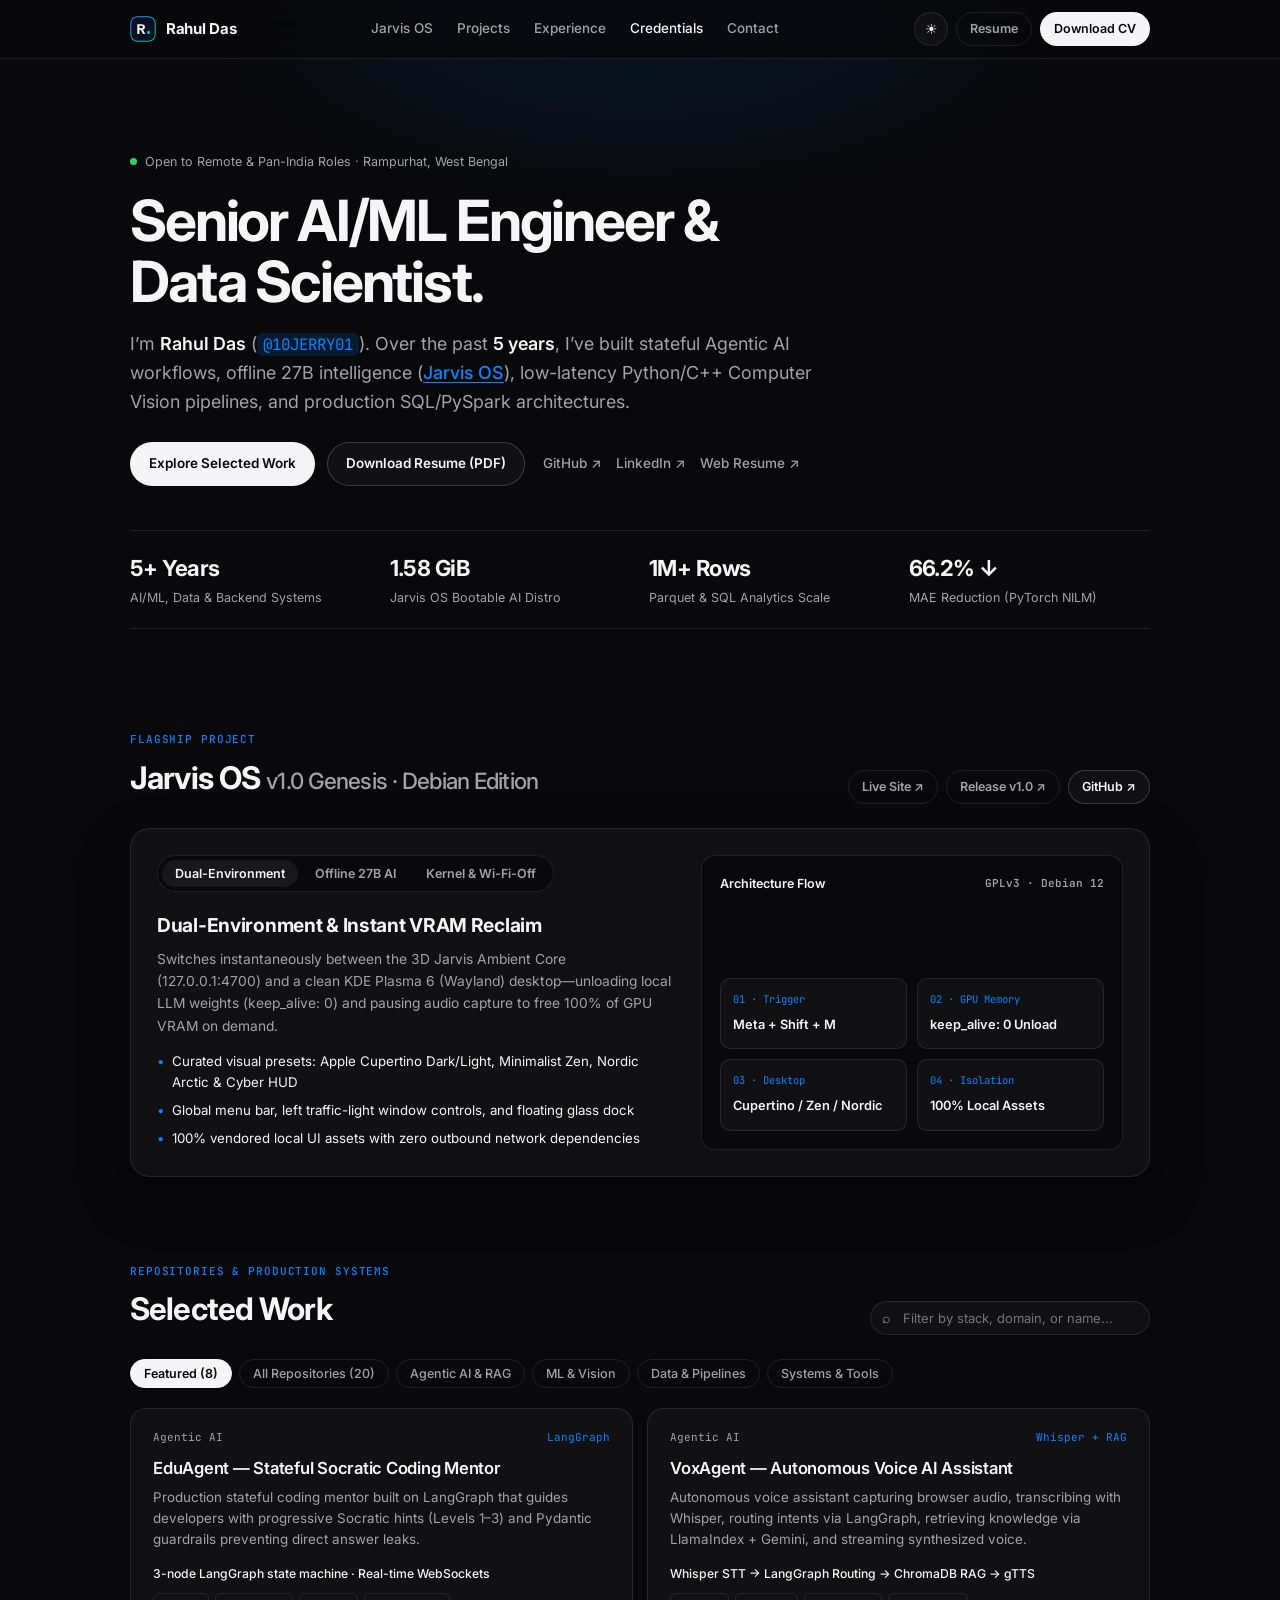
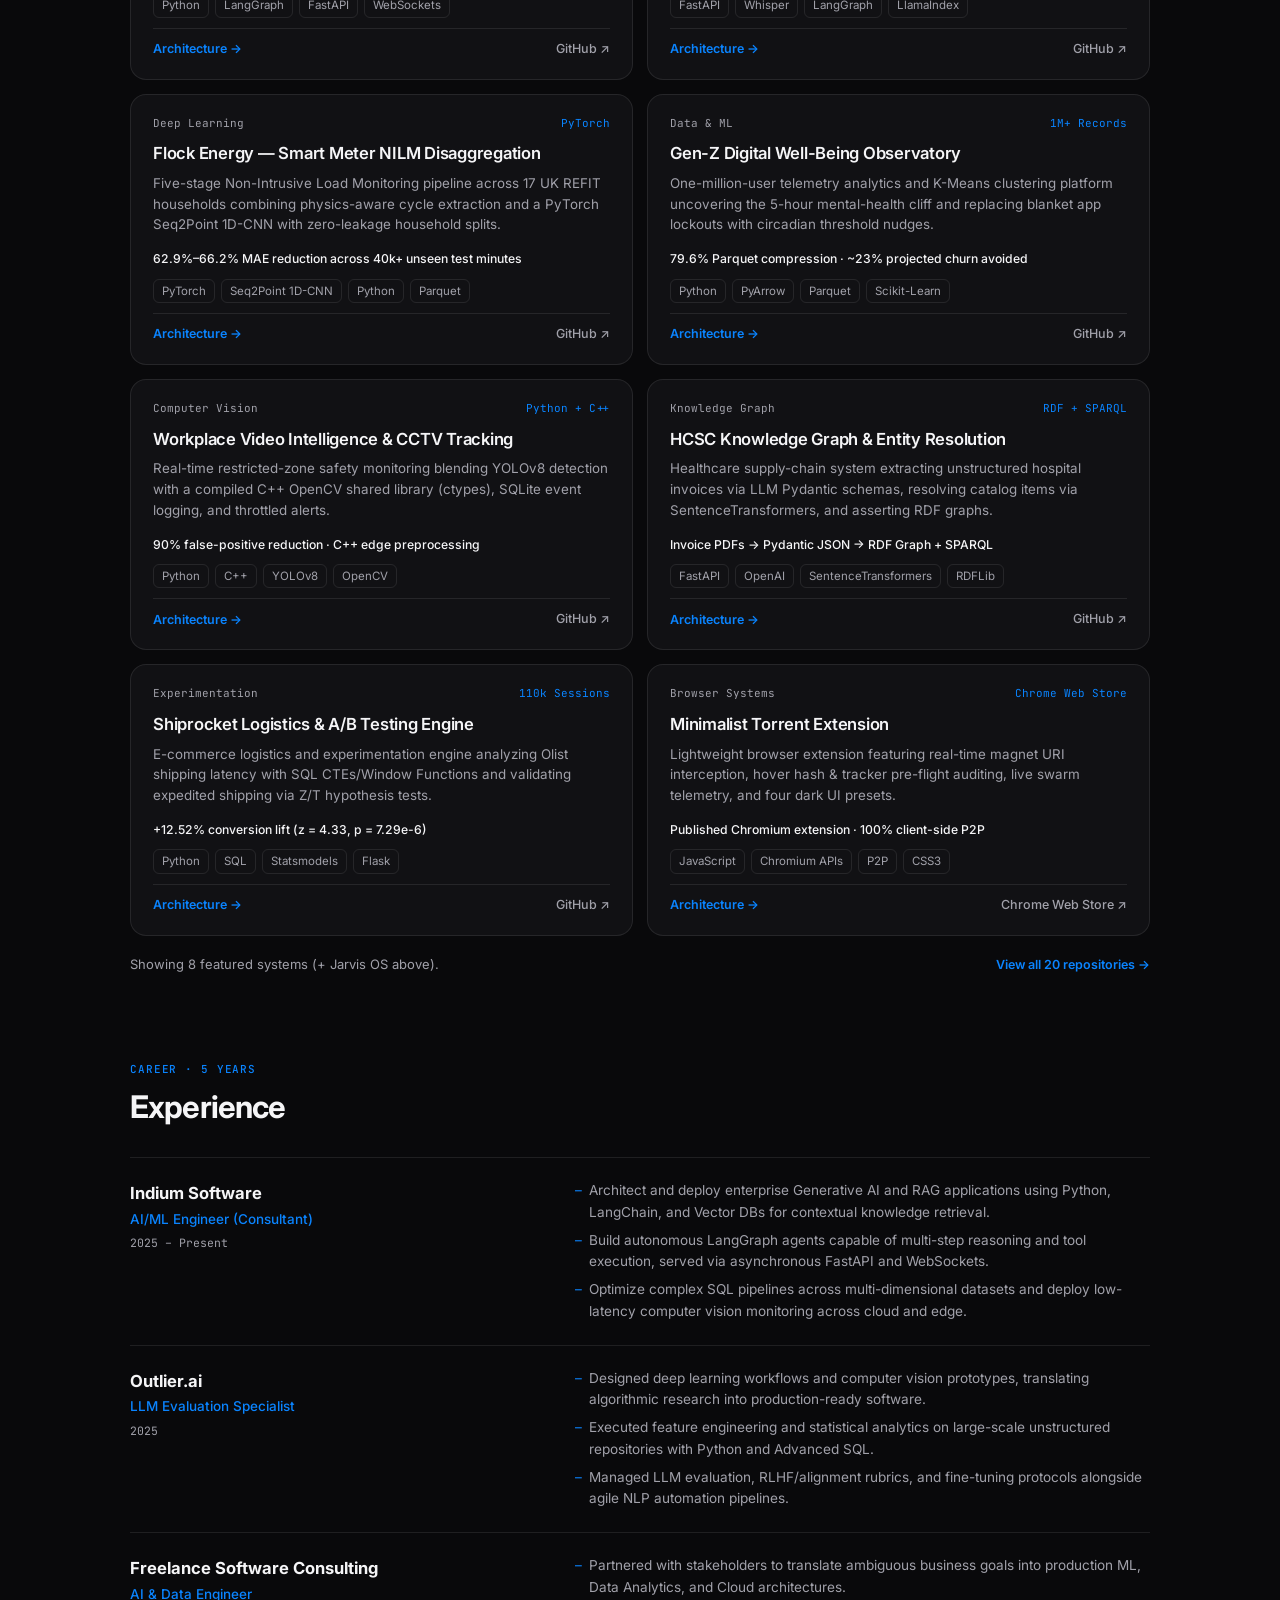
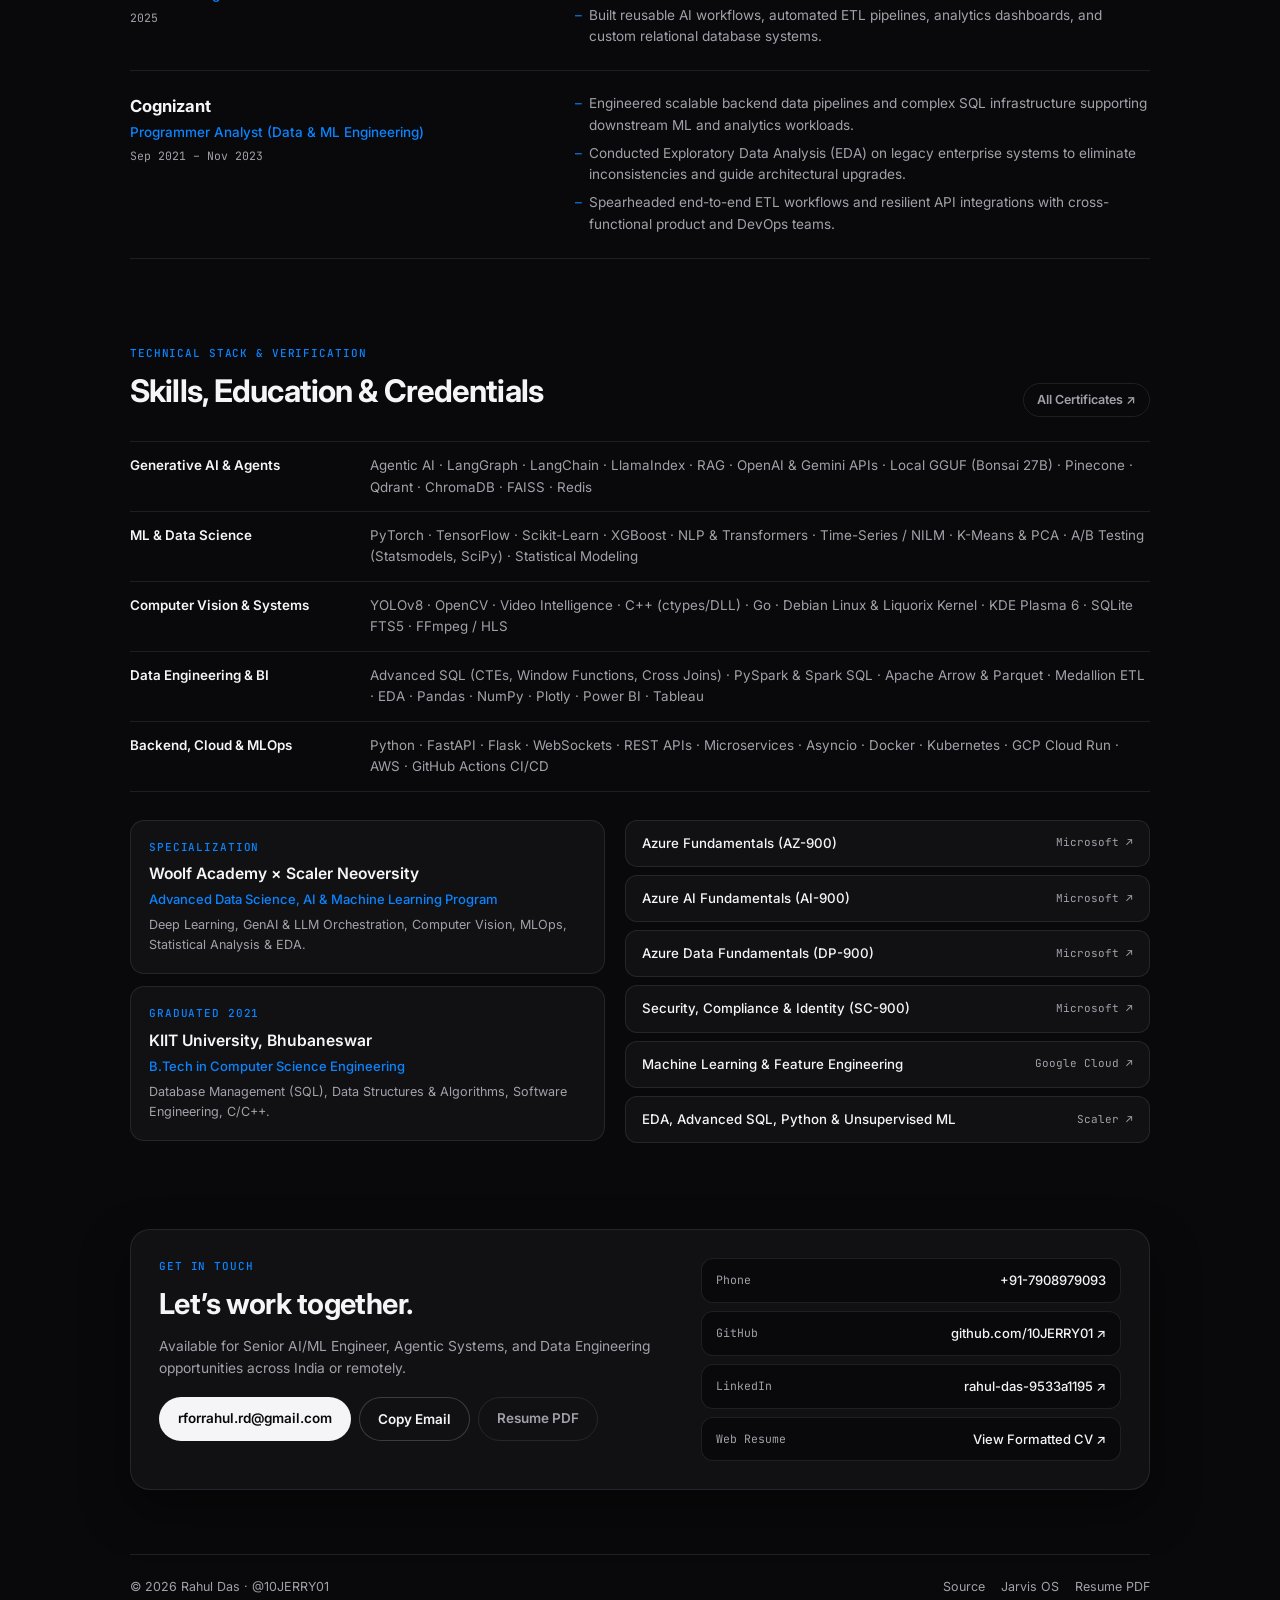
==== commit fe922522: "refactor: sleek minimalist Cupertino-inspired UI, fix broken Nexus AI link, favicon, and mobile layo" ====
--- a/index.html
+++ b/index.html
@@ -3,45 +3,41 @@
 <head>
   <meta charset="UTF-8" />
   <meta name="viewport" content="width=device-width, initial-scale=1.0" />
-  <title>Rahul Das — Senior AI/ML Engineer, Systems &amp; Data Scientist</title>
+  <title>Rahul Das — Senior AI/ML Engineer &amp; Data Scientist</title>
   <meta
     name="description"
-    content="Portfolio of Rahul Das (@10JERRY01) — Senior AI/ML Engineer & Data Scientist with 5+ years of experience across Agentic AI, RAG, Jarvis OS (Debian + Offline 27B AI), Computer Vision, and Scalable Data Pipelines."
+    content="Portfolio of Rahul Das (@10JERRY01) — Senior AI/ML Engineer & Data Scientist specializing in Agentic AI, Jarvis OS (Debian + Offline 27B AI), Computer Vision, and Scalable Data Engineering."
   />
   <meta property="og:title" content="Rahul Das — Senior AI/ML Engineer &amp; Data Scientist" />
   <meta
     property="og:description"
-    content="Explore Jarvis OS, LangGraph Multi-Agent Systems, PyTorch Deep Learning, Real-Time Computer Vision, and Big Data Engineering projects."
+    content="Jarvis OS, LangGraph Multi-Agent Systems, PyTorch Deep Learning, Real-Time Computer Vision, and Data Engineering."
   />
   <meta property="og:type" content="website" />
-  <meta property="og:url" content="https://10jerry01.github.io/Portfolio-/" />
   <link rel="icon" type="image/svg+xml" href="./assets/avatar-mark.svg" />
   <link rel="preconnect" href="https://fonts.googleapis.com" />
   <link rel="preconnect" href="https://fonts.gstatic.com" crossorigin />
   <link
-    href="https://fonts.googleapis.com/css2?family=Inter:wght@400;500;600;700;800&family=JetBrains+Mono:wght@400;500;600&display=swap"
+    href="https://fonts.googleapis.com/css2?family=Inter:wght@400;500;600;700&family=JetBrains+Mono:wght@400;500&display=swap"
     rel="stylesheet"
   />
   <link rel="stylesheet" href="./styles.css" />
 </head>
 <body>
-  <div class="bg-grid" aria-hidden="true"></div>
-  <div class="bg-glow" aria-hidden="true"></div>
-
-  <!-- Sticky Navigation -->
+  <div class="ambient-halo" aria-hidden="true"></div>
+
+  <!-- Minimal Sticky Navbar -->
   <header class="navbar" id="top">
     <div class="container nav-inner">
       <a href="#top" class="brand" aria-label="Rahul Das Home">
-        <img src="./assets/avatar-mark.svg" alt="" class="brand-logo" width="28" height="28" />
+        <img src="./assets/avatar-mark.svg" alt="" class="brand-logo" width="26" height="26" />
         <span>Rahul Das</span>
-        <span class="brand-handle">@10JERRY01</span>
       </a>
 
       <nav class="nav-links" aria-label="Primary Navigation">
         <a href="#jarvis-os">Jarvis OS</a>
         <a href="#projects">Projects</a>
         <a href="#experience">Experience</a>
-        <a href="#skills">Skills</a>
         <a href="#credentials">Credentials</a>
         <a href="#contact">Contact</a>
       </nav>
@@ -50,8 +46,8 @@
         <button id="theme-toggle" class="icon-btn" type="button" aria-label="Toggle light or dark theme" title="Switch Theme">
           <span class="theme-icon" aria-hidden="true">☀</span>
         </button>
-        <a class="btn btn-ghost btn-sm" href="./resume.html" target="_blank" rel="noopener">Resume View</a>
-        <a class="btn btn-primary btn-sm" href="./assets/Rahul_Das_Resume.pdf" download="Rahul_Das_Resume.pdf">Download CV</a>
+        <a class="btn btn-ghost btn-sm nav-cta" href="./resume.html" target="_blank" rel="noopener">Resume</a>
+        <a class="btn btn-primary btn-sm nav-cta" href="./assets/Rahul_Das_Resume.pdf" download="Rahul_Das_Resume.pdf">Download CV</a>
         <button id="mobile-menu-btn" class="icon-btn mobile-only" type="button" aria-label="Open menu" aria-expanded="false">
           ☰
         </button>
@@ -62,304 +58,213 @@
       <a href="#jarvis-os">Jarvis OS</a>
       <a href="#projects">Projects</a>
       <a href="#experience">Experience</a>
-      <a href="#skills">Skills</a>
       <a href="#credentials">Credentials</a>
       <a href="#contact">Contact</a>
       <div class="mobile-drawer-cta">
-        <a class="btn btn-ghost btn-sm" href="./resume.html" target="_blank" rel="noopener">Resume View</a>
-        <a class="btn btn-primary btn-sm" href="./assets/Rahul_Das_Resume.pdf" download="Rahul_Das_Resume.pdf">Download PDF</a>
+        <a class="btn btn-ghost btn-sm" href="./resume.html" target="_blank" rel="noopener">Web Resume</a>
+        <a class="btn btn-primary btn-sm" href="./assets/Rahul_Das_Resume.pdf" download="Rahul_Das_Resume.pdf">Download CV</a>
       </div>
     </div>
   </header>
 
   <main>
-    <!-- Hero Section -->
+    <!-- Sleek Minimalist Hero -->
     <section class="hero container">
-      <div class="hero-grid">
-        <div class="hero-copy">
-          <div class="status-pill">
-            <span class="status-dot" aria-hidden="true"></span>
-            <span>Senior AI/ML Engineer &amp; Data Scientist · Open to Remote &amp; Pan-India</span>
-          </div>
-          <h1>
-            Building <span class="gradient-text">Agentic AI</span>, Local 27B Systems &amp; Production Data Engines.
-          </h1>
-          <p class="hero-subtitle">
-            I’m <strong>Rahul Das</strong> (<code>@10JERRY01</code>) — an AI/ML Engineer &amp; Data Scientist with <strong>5 years of experience</strong> bridging Generative AI, LangGraph multi-agent orchestration, real-time Computer Vision (Python/C++), and high-throughput SQL/PySpark architectures. Creator of <a href="#jarvis-os" class="inline-link">Jarvis OS</a>.
-          </p>
-          <div class="hero-actions">
-            <a class="btn btn-primary" href="#projects">Explore 21 Projects</a>
-            <a class="btn btn-secondary" href="./assets/Rahul_Das_Resume.pdf" download="Rahul_Das_Resume.pdf">Download Resume (PDF)</a>
-            <a class="btn btn-ghost" href="https://github.com/10JERRY01" target="_blank" rel="noopener">GitHub ↗</a>
-            <a class="btn btn-ghost" href="https://www.linkedin.com/in/rahul-das-9533a1195" target="_blank" rel="noopener">LinkedIn ↗</a>
-          </div>
-        </div>
-
-        <aside class="hero-card" aria-label="Engineering Telemetry Overview">
-          <div class="terminal-topbar">
-            <div class="traffic-lights" aria-hidden="true">
-              <span class="tl red"></span>
-              <span class="tl yellow"></span>
-              <span class="tl green"></span>
-            </div>
-            <span class="terminal-title">rahul_das.manifest — zsh</span>
-          </div>
-          <div class="terminal-body">
-            <div class="kv-row"><span class="kv-k">current_role</span><span class="kv-v">AI/ML Engineer @ Indium Software</span></div>
-            <div class="kv-row"><span class="kv-k">flagship_os</span><span class="kv-v accent">Jarvis OS v1.0 (Debian 12 + Bonsai 27B)</span></div>
-            <div class="kv-row"><span class="kv-k">core_stack</span><span class="kv-v">Python · C++ · Go · SQL · PyTorch · LangGraph</span></div>
-            <div class="kv-row"><span class="kv-k">cloud_mlops</span><span class="kv-v">FastAPI · Docker · K8s · GCP Cloud Run · AWS</span></div>
-            <div class="kv-row"><span class="kv-k">repositories</span><span class="kv-v">76 Public Repos · Chrome Store Extension</span></div>
-            <div class="kv-row"><span class="kv-k">base_location</span><span class="kv-v">Rampurhat, WB (Pan-India / Remote)</span></div>
-            <div class="terminal-prompt">
-              <span class="prompt-sym">$</span>
-              <span>python verify_impact.py --scope production</span>
-            </div>
-            <div class="terminal-out">
-              ✓ 1M+ telemetry rows compressed 79.6% via Parquet<br />
-              ✓ 66.2% MAE reduction on unseen smart-meter homes<br />
-              ✓ +12.52% A/B conversion lift (p = 7.29e-6)
-            </div>
-          </div>
-        </aside>
-      </div>
-
-      <div class="metrics-strip" id="metrics-strip"></div>
+      <div class="availability">
+        <span class="dot" aria-hidden="true"></span>
+        <span>Open to Remote &amp; Pan-India Roles · Rampurhat, West Bengal</span>
+      </div>
+
+      <h1>Senior AI/ML Engineer &amp; Data Scientist.</h1>
+
+      <p class="hero-lead">
+        I’m <strong>Rahul Das</strong> (<code>@10JERRY01</code>). Over the past <strong>5 years</strong>, I’ve built stateful Agentic AI workflows, offline 27B intelligence (<a href="#jarvis-os" class="text-link">Jarvis OS</a>), low-latency Python/C++ Computer Vision pipelines, and production SQL/PySpark architectures.
+      </p>
+
+      <div class="hero-actions">
+        <a class="btn btn-primary" href="#projects">Explore Selected Work</a>
+        <a class="btn btn-secondary" href="./assets/Rahul_Das_Resume.pdf" download="Rahul_Das_Resume.pdf">Download Resume (PDF)</a>
+        <div class="hero-text-links">
+          <a href="https://github.com/10JERRY01" target="_blank" rel="noopener">GitHub ↗</a>
+          <a href="https://www.linkedin.com/in/rahul-das-9533a1195" target="_blank" rel="noopener">LinkedIn ↗</a>
+          <a href="./resume.html" target="_blank" rel="noopener">Web Resume ↗</a>
+        </div>
+      </div>
+
+      <div class="metrics-bar" id="metrics-bar"></div>
     </section>
 
     <!-- Flagship Spotlight: Jarvis OS -->
     <section class="section container" id="jarvis-os">
-      <div class="section-header">
-        <div>
-          <div class="eyebrow">FLAGSHIP SYSTEMS &amp; LOCAL AI PROJECT</div>
-          <h2>Jarvis OS <span class="muted-heading">v1.0 Genesis · Debian Edition</span></h2>
-        </div>
-        <div class="section-links">
-          <a class="btn btn-secondary btn-sm" href="https://10JERRY01.github.io/Jarvis-os/" target="_blank" rel="noopener">Official Site ↗</a>
-          <a class="btn btn-primary btn-sm" href="https://github.com/10JERRY01/Jarvis-os" target="_blank" rel="noopener">GitHub Repo ↗</a>
-        </div>
-      </div>
-
-      <div class="jarvis-shell">
-        <div class="jarvis-left">
-          <div class="jarvis-tabs" role="tablist" aria-label="Jarvis OS Architecture Views">
-            <button class="jarvis-tab active" type="button" data-jarvis-tab="dual" role="tab" aria-selected="true">
+      <div class="section-head">
+        <div>
+          <span class="eyebrow">Flagship Project</span>
+          <h2>Jarvis OS <span class="subtle">v1.0 Genesis · Debian Edition</span></h2>
+        </div>
+        <div class="head-links">
+          <a class="btn btn-ghost btn-sm" href="https://10JERRY01.github.io/Jarvis-os/" target="_blank" rel="noopener">Live Site ↗</a>
+          <a class="btn btn-ghost btn-sm" href="https://github.com/10JERRY01/Jarvis-os/releases/tag/v1.0.0" target="_blank" rel="noopener">Release v1.0 ↗</a>
+          <a class="btn btn-secondary btn-sm" href="https://github.com/10JERRY01/Jarvis-os" target="_blank" rel="noopener">GitHub ↗</a>
+        </div>
+      </div>
+
+      <div class="jarvis-card">
+        <div class="jarvis-content">
+          <div class="segmented" role="tablist" aria-label="Jarvis OS Architecture">
+            <button class="seg-btn active" type="button" data-jarvis-tab="dual" role="tab" aria-selected="true">
               Dual-Environment
             </button>
-            <button class="jarvis-tab" type="button" data-jarvis-tab="ai" role="tab" aria-selected="false">
-              Offline 27B AI Core
+            <button class="seg-btn" type="button" data-jarvis-tab="ai" role="tab" aria-selected="false">
+              Offline 27B AI
             </button>
-            <button class="jarvis-tab" type="button" data-jarvis-tab="kernel" role="tab" aria-selected="false">
-              Kernel &amp; Wi-Fi-Off Law
+            <button class="seg-btn" type="button" data-jarvis-tab="kernel" role="tab" aria-selected="false">
+              Kernel &amp; Wi-Fi-Off
             </button>
           </div>
-
-          <div id="jarvis-panel" class="jarvis-panel"></div>
-
-          <div class="jarvis-meta-grid">
-            <div class="mini-stat">
-              <span class="mini-k">Kernel</span>
-              <span class="mini-v">Liquorix 1000Hz</span>
-            </div>
-            <div class="mini-stat">
-              <span class="mini-k">Local Model</span>
-              <span class="mini-v">Bonsai 27B GGUF</span>
-            </div>
-            <div class="mini-stat">
-              <span class="mini-k">ISO Artifact</span>
-              <span class="mini-v">1.58 GiB Hybrid</span>
-            </div>
-            <div class="mini-stat">
-              <span class="mini-k">License</span>
-              <span class="mini-v">GPLv3 Open Source</span>
-            </div>
+          <div id="jarvis-copy"></div>
+        </div>
+
+        <div class="jarvis-diagram">
+          <div class="diagram-head">
+            <span>Architecture Flow</span>
+            <span class="mono-tag">GPLv3 · Debian 12</span>
           </div>
-        </div>
-
-        <div class="jarvis-right">
-          <div class="jarvis-preview-window" id="jarvis-preview">
-            <div class="jp-header">
-              <div class="traffic-lights" aria-hidden="true">
-                <span class="tl red"></span><span class="tl yellow"></span><span class="tl green"></span>
-              </div>
-              <span class="jp-title">Jarvis Ambient Core · http://127.0.0.1:4700</span>
-              <select id="jarvis-preset-select" class="jp-select" aria-label="Preview Jarvis OS Desktop Preset">
-                <option value="cupertino"> Cupertino Dark</option>
-                <option value="zen">Zen Slate</option>
-                <option value="nordic">Nordic Arctic</option>
-                <option value="cyber">◈ Cyber HUD</option>
-              </select>
-            </div>
-            <div class="jp-body">
-              <div class="jp-status-bar">
-                <span>VRAM Mode: <strong>Active / On-Demand Unload</strong></span>
-                <span>Telemetry: <strong>0 Outbound (Wi-Fi-Off Verified)</strong></span>
-              </div>
-              <div class="jp-pipeline" id="jarvis-pipeline"></div>
-              <div class="jp-cli">
-                <div><span class="prompt-sym">jarvis@debian:~$</span> ?? find all fastAPI endpoints exposing websockets</div>
-                <div class="jp-cli-out">→ Smart Shell: <code>rg -n "@app\.websocket|WebSocket" --type py</code> [Safety Check: PASS]</div>
-                <div><span class="prompt-sym">jarvis@debian:~$</span> python preflight/wifi_off_drill.py</div>
-                <div class="jp-cli-out success">✓ 100% vendored assets · Zero external calls · Ready for air-gapped boot</div>
-              </div>
-            </div>
-          </div>
-        </div>
-      </div>
-    </section>
-
-    <!-- Projects Section -->
+          <div class="stage-grid" id="jarvis-stages"></div>
+        </div>
+      </div>
+    </section>
+
+    <!-- Selected Work & Projects -->
     <section class="section container" id="projects">
-      <div class="section-header">
-        <div>
-          <div class="eyebrow">GITHUB REPOSITORIES &amp; PRODUCTION WORK</div>
-          <h2>Important Projects &amp; Systems</h2>
-        </div>
-        <p class="section-note">Filter by engineering domain or inspect any project’s architecture and verified benchmarks.</p>
-      </div>
-
-      <div class="projects-toolbar">
-        <div class="filter-pills" id="filter-pills" role="tablist" aria-label="Project Categories">
-          <button class="filter-pill active" type="button" data-filter="all">All Projects</button>
-          <button class="filter-pill" type="button" data-filter="systems">Systems &amp; Local AI</button>
-          <button class="filter-pill" type="button" data-filter="agentic">Agentic AI &amp; RAG</button>
-          <button class="filter-pill" type="button" data-filter="mlcv">ML &amp; Computer Vision</button>
-          <button class="filter-pill" type="button" data-filter="data">Data Eng &amp; Analytics</button>
-          <button class="filter-pill" type="button" data-filter="tools">Algorithms &amp; Tools</button>
-        </div>
-
-        <label class="search-box">
-          <span class="search-icon" aria-hidden="true">⌕</span>
+      <div class="section-head">
+        <div>
+          <span class="eyebrow">Repositories &amp; Production Systems</span>
+          <h2>Selected Work</h2>
+        </div>
+        <label class="search-wrap">
+          <span class="search-glyph" aria-hidden="true">⌕</span>
           <input
             type="search"
             id="project-search"
-            placeholder="Search LangGraph, PyTorch, SQL, Jarvis, YOLO..."
+            placeholder="Filter by stack, domain, or name..."
             aria-label="Search projects"
           />
         </label>
       </div>
 
-      <div class="projects-count" id="projects-count"></div>
+      <div class="filter-bar" id="filter-bar" role="tablist" aria-label="Project Categories">
+        <button class="filter-chip active" type="button" data-filter="featured">Featured (8)</button>
+        <button class="filter-chip" type="button" data-filter="all">All Repositories (20)</button>
+        <button class="filter-chip" type="button" data-filter="agentic">Agentic AI &amp; RAG</button>
+        <button class="filter-chip" type="button" data-filter="mlcv">ML &amp; Vision</button>
+        <button class="filter-chip" type="button" data-filter="data">Data &amp; Pipelines</button>
+        <button class="filter-chip" type="button" data-filter="systems">Systems &amp; Tools</button>
+      </div>
+
       <div class="projects-grid" id="projects-grid"></div>
-    </section>
-
-    <!-- Experience Section -->
+      <div class="projects-footer" id="projects-footer"></div>
+    </section>
+
+    <!-- Experience -->
     <section class="section container" id="experience">
-      <div class="section-header">
-        <div>
-          <div class="eyebrow">CAREER TIMELINE · 5 YEARS EXPERIENCE</div>
-          <h2>Professional Experience</h2>
-        </div>
-      </div>
-      <div class="timeline" id="experience-timeline"></div>
-    </section>
-
-    <!-- Skills Section -->
-    <section class="section container" id="skills">
-      <div class="section-header">
-        <div>
-          <div class="eyebrow">TECHNICAL ARSENAL</div>
-          <h2>Core Competencies &amp; Stack</h2>
-        </div>
-      </div>
-      <div class="skills-grid" id="skills-grid"></div>
-    </section>
-
-    <!-- Education & Certifications -->
+      <div class="section-head">
+        <div>
+          <span class="eyebrow">Career · 5 Years</span>
+          <h2>Experience</h2>
+        </div>
+      </div>
+      <div class="experience-list" id="experience-list"></div>
+    </section>
+
+    <!-- Skills, Education & Credentials -->
     <section class="section container" id="credentials">
-      <div class="section-header">
-        <div>
-          <div class="eyebrow">ACADEMICS &amp; VERIFIED CREDENTIALS</div>
-          <h2>Education &amp; Certifications</h2>
-        </div>
-        <a class="btn btn-secondary btn-sm" href="https://github.com/10JERRY01/Certificates" target="_blank" rel="noopener">
-          View All Certificates ↗
+      <div class="section-head">
+        <div>
+          <span class="eyebrow">Technical Stack &amp; Verification</span>
+          <h2>Skills, Education &amp; Credentials</h2>
+        </div>
+        <a class="btn btn-ghost btn-sm" href="https://github.com/10JERRY01/Certificates" target="_blank" rel="noopener">
+          All Certificates ↗
         </a>
       </div>
 
-      <div class="credentials-layout">
-        <div class="edu-column" id="education-list"></div>
-        <div class="cert-grid" id="certifications-grid"></div>
-      </div>
-    </section>
-
-    <!-- Contact Section -->
+      <div class="skills-table" id="skills-table"></div>
+
+      <div class="cred-split">
+        <div class="edu-stack" id="education-list"></div>
+        <div class="cert-list" id="certifications-list"></div>
+      </div>
+    </section>
+
+    <!-- Contact -->
     <section class="section container" id="contact">
-      <div class="contact-card">
-        <div class="contact-left">
-          <div class="eyebrow">LET'S BUILD SOMETHING IMPACTFUL</div>
-          <h2>Ready for Senior AI/ML, Agentic Systems &amp; Data Engineering Roles</h2>
-          <p>
-            Available immediately for remote engineering teams and Pan-India opportunities. Download my updated 2-page resume or reach out directly.
+      <div class="contact-panel">
+        <div>
+          <span class="eyebrow">Get in Touch</span>
+          <h2>Let’s work together.</h2>
+          <p class="contact-sub">
+            Available for Senior AI/ML Engineer, Agentic Systems, and Data Engineering opportunities across India or remotely.
           </p>
-          <div class="contact-cta">
-            <a class="btn btn-primary" href="mailto:rforrahul.rd@gmail.com">Email Rahul</a>
-            <button id="copy-email-btn" class="btn btn-secondary" type="button">Copy Email Address</button>
-            <a class="btn btn-ghost" href="./assets/Rahul_Das_Resume.pdf" download="Rahul_Das_Resume.pdf">Download Resume PDF</a>
+          <div class="contact-actions">
+            <a class="btn btn-primary" href="mailto:rforrahul.rd@gmail.com">rforrahul.rd@gmail.com</a>
+            <button id="copy-email-btn" class="btn btn-secondary" type="button">Copy Email</button>
+            <a class="btn btn-ghost" href="./assets/Rahul_Das_Resume.pdf" download="Rahul_Das_Resume.pdf">Resume PDF</a>
           </div>
         </div>
 
-        <div class="contact-right">
-          <a class="contact-item" href="mailto:rforrahul.rd@gmail.com">
-            <span class="ci-label">Email</span>
-            <span class="ci-value">rforrahul.rd@gmail.com</span>
-          </a>
-          <a class="contact-item" href="tel:+917908979093">
-            <span class="ci-label">Phone</span>
-            <span class="ci-value">+91-7908979093</span>
-          </a>
-          <a class="contact-item" href="https://github.com/10JERRY01" target="_blank" rel="noopener">
-            <span class="ci-label">GitHub</span>
-            <span class="ci-value">github.com/10JERRY01 ↗</span>
-          </a>
-          <a class="contact-item" href="https://www.linkedin.com/in/rahul-das-9533a1195" target="_blank" rel="noopener">
-            <span class="ci-label">LinkedIn</span>
-            <span class="ci-value">linkedin.com/in/rahul-das-9533a1195 ↗</span>
-          </a>
-          <div class="contact-item static">
-            <span class="ci-label">Location</span>
-            <span class="ci-value">Rampurhat, West Bengal · Pan-India &amp; Remote</span>
-          </div>
+        <div class="contact-links">
+          <a class="contact-row" href="tel:+917908979093">
+            <span class="cl-k">Phone</span>
+            <span class="cl-v">+91-7908979093</span>
+          </a>
+          <a class="contact-row" href="https://github.com/10JERRY01" target="_blank" rel="noopener">
+            <span class="cl-k">GitHub</span>
+            <span class="cl-v">github.com/10JERRY01 ↗</span>
+          </a>
+          <a class="contact-row" href="https://www.linkedin.com/in/rahul-das-9533a1195" target="_blank" rel="noopener">
+            <span class="cl-k">LinkedIn</span>
+            <span class="cl-v">rahul-das-9533a1195 ↗</span>
+          </a>
+          <a class="contact-row" href="./resume.html" target="_blank" rel="noopener">
+            <span class="cl-k">Web Resume</span>
+            <span class="cl-v">View Formatted CV ↗</span>
+          </a>
         </div>
       </div>
     </section>
   </main>
 
   <footer class="footer container">
-    <div class="footer-inner">
-      <span>© <span id="year"></span> Rahul Das (@10JERRY01) · Engineered for GitHub Pages</span>
-      <div class="footer-links">
-        <a href="https://github.com/10JERRY01/Portfolio-" target="_blank" rel="noopener">Portfolio Source</a>
-        <a href="https://github.com/10JERRY01/Jarvis-os" target="_blank" rel="noopener">Jarvis OS</a>
-        <a href="./resume.html" target="_blank" rel="noopener">Web Resume</a>
-        <a href="./assets/Rahul_Das_Resume.pdf" download="Rahul_Das_Resume.pdf">Resume PDF</a>
-      </div>
+    <span>© <span id="year"></span> Rahul Das · @10JERRY01</span>
+    <div class="footer-links">
+      <a href="https://github.com/10JERRY01/Portfolio-" target="_blank" rel="noopener">Source</a>
+      <a href="https://github.com/10JERRY01/Jarvis-os" target="_blank" rel="noopener">Jarvis OS</a>
+      <a href="./assets/Rahul_Das_Resume.pdf" download="Rahul_Das_Resume.pdf">Resume PDF</a>
     </div>
   </footer>
 
-  <!-- Project Architecture Modal -->
+  <!-- Project Details Modal -->
   <div id="project-modal" class="modal-backdrop" hidden role="dialog" aria-modal="true" aria-labelledby="modal-title">
     <div class="modal-panel">
       <div class="modal-head">
         <div>
-          <span id="modal-category" class="badge"></span>
+          <span id="modal-category" class="eyebrow"></span>
           <h3 id="modal-title"></h3>
         </div>
         <button id="modal-close" class="icon-btn" type="button" aria-label="Close modal">✕</button>
       </div>
       <div class="modal-body">
-        <div id="modal-impact" class="modal-impact"></div>
+        <p id="modal-impact" class="modal-impact"></p>
         <p id="modal-summary" class="modal-summary"></p>
-        <h4>Architecture &amp; Key Decisions</h4>
+        <h4>Architecture &amp; Engineering Notes</h4>
         <ul id="modal-arch" class="modal-arch"></ul>
-        <h4>Technology Stack</h4>
-        <div id="modal-stack" class="tag-list"></div>
+        <div id="modal-stack" class="tag-row"></div>
       </div>
       <div class="modal-foot" id="modal-links"></div>
     </div>
   </div>
 
-  <div id="toast" class="toast" role="status" aria-live="polite" hidden>Copied to clipboard!</div>
+  <div id="toast" class="toast" role="status" aria-live="polite" hidden></div>
 
   <script src="./data.js"></script>
   <script src="./app.js"></script>
--- a/styles.css
+++ b/styles.css
@@ -1,44 +1,32 @@
 :root,
 [data-theme="dark"] {
-  --bg: #070b14;
-  --bg-elevated: #0d1424;
-  --surface: rgba(16, 24, 41, 0.78);
-  --surface-solid: #101829;
-  --surface-hover: rgba(24, 35, 58, 0.92);
-  --border: rgba(148, 163, 184, 0.14);
-  --border-strong: rgba(56, 189, 248, 0.34);
-  --text: #f1f5f9;
-  --text-muted: #94a3b8;
-  --accent: #3b82f6;
-  --accent-2: #06b6d4;
-  --accent-soft: rgba(59, 130, 246, 0.14);
-  --emerald: #10b981;
-  --emerald-soft: rgba(16, 185, 129, 0.14);
-  --shadow: 0 22px 60px -15px rgba(0, 0, 0, 0.65);
-  --grid-color: rgba(148, 163, 184, 0.06);
-  --glow-color: rgba(59, 130, 246, 0.18);
-  --code-bg: #050810;
+  --bg: #09090b;
+  --surface: #111114;
+  --surface-hover: #17171c;
+  --border: rgba(255, 255, 255, 0.09);
+  --border-strong: rgba(255, 255, 255, 0.18);
+  --text: #f5f5f7;
+  --muted: #a1a1aa;
+  --accent: #0a84ff;
+  --accent-soft: rgba(10, 132, 255, 0.14);
+  --green: #30d158;
+  --halo: rgba(10, 132, 255, 0.12);
+  --shadow: 0 20px 50px rgba(0, 0, 0, 0.45);
 }
 
 [data-theme="light"] {
-  --bg: #f8fafc;
-  --bg-elevated: #ffffff;
-  --surface: rgba(255, 255, 255, 0.9);
-  --surface-solid: #ffffff;
-  --surface-hover: #f1f5f9;
-  --border: rgba(15, 23, 42, 0.1);
-  --border-strong: rgba(37, 99, 235, 0.35);
-  --text: #0f172a;
-  --text-muted: #475569;
-  --accent: #2563eb;
-  --accent-2: #0284c7;
-  --accent-soft: rgba(37, 99, 235, 0.1);
-  --emerald: #059669;
-  --emerald-soft: rgba(5, 150, 105, 0.11);
-  --shadow: 0 18px 46px -14px rgba(15, 23, 42, 0.12);
-  --grid-color: rgba(15, 23, 42, 0.045);
-  --glow-color: rgba(37, 99, 235, 0.11);
-  --code-bg: #0f172a;
+  --bg: #fbfbfd;
+  --surface: #ffffff;
+  --surface-hover: #f4f4f6;
+  --border: rgba(0, 0, 0, 0.08);
+  --border-strong: rgba(0, 0, 0, 0.16);
+  --text: #1d1d1f;
+  --muted: #6e6e73;
+  --accent: #0066cc;
+  --accent-soft: rgba(0, 102, 204, 0.1);
+  --green: #248a3d;
+  --halo: rgba(0, 102, 204, 0.08);
+  --shadow: 0 14px 36px rgba(0, 0, 0, 0.06);
 }
 
 * {
@@ -49,18 +37,18 @@
 
 html {
   scroll-behavior: smooth;
-  scroll-padding-top: 84px;
+  scroll-padding-top: 76px;
   overflow-x: clip;
 }
 
 body {
   background: var(--bg);
   color: var(--text);
-  font-family: "Inter", -apple-system, BlinkMacSystemFont, "Segoe UI", Roboto, sans-serif;
-  line-height: 1.62;
+  font-family: -apple-system, BlinkMacSystemFont, "SF Pro Display", "Inter", "Segoe UI", Roboto, sans-serif;
+  line-height: 1.6;
   -webkit-font-smoothing: antialiased;
   overflow-x: clip;
-  transition: background 0.25s ease, color 0.25s ease;
+  transition: background 0.2s ease, color 0.2s ease;
 }
 
 a {
@@ -71,38 +59,26 @@
 code {
   font-family: "JetBrains Mono", ui-monospace, SFMono-Regular, Consolas, monospace;
   font-size: 0.88em;
-  padding: 2px 6px;
+  padding: 1px 6px;
   border-radius: 6px;
   background: var(--accent-soft);
-  color: var(--accent-2);
-}
-
-.bg-grid {
+  color: var(--accent);
+}
+
+.ambient-halo {
   position: fixed;
-  inset: 0;
-  z-index: -2;
-  pointer-events: none;
-  background-image:
-    linear-gradient(to right, var(--grid-color) 1px, transparent 1px),
-    linear-gradient(to bottom, var(--grid-color) 1px, transparent 1px);
-  background-size: 48px 48px;
-  mask-image: radial-gradient(ellipse 80% 60% at 50% 0%, #000 40%, transparent 100%);
-}
-
-.bg-glow {
-  position: fixed;
-  top: -180px;
+  top: -160px;
   left: 50%;
   transform: translateX(-50%);
-  width: min(1000px, 100vw);
-  height: 520px;
+  width: min(860px, 100vw);
+  height: 360px;
+  pointer-events: none;
   z-index: -1;
-  pointer-events: none;
-  background: radial-gradient(ellipse at center, var(--glow-color), transparent 70%);
+  background: radial-gradient(ellipse at center, var(--halo), transparent 72%);
 }
 
 .container {
-  width: min(1160px, 92vw);
+  width: min(1020px, 90vw);
   margin: 0 auto;
 }
 
@@ -111,18 +87,18 @@
   position: sticky;
   top: 0;
   z-index: 100;
-  backdrop-filter: blur(20px) saturate(160%);
-  -webkit-backdrop-filter: blur(20px) saturate(160%);
-  background: color-mix(in srgb, var(--bg-elevated) 82%, transparent);
+  backdrop-filter: blur(20px) saturate(170%);
+  -webkit-backdrop-filter: blur(20px) saturate(170%);
+  background: color-mix(in srgb, var(--bg) 82%, transparent);
   border-bottom: 1px solid var(--border);
 }
 
 .nav-inner {
-  height: 66px;
-  display: flex;
-  align-items: center;
-  justify-content: space-between;
-  gap: 16px;
+  height: 58px;
+  display: flex;
+  align-items: center;
+  justify-content: space-between;
+  gap: 14px;
 }
 
 .brand {
@@ -130,32 +106,23 @@
   align-items: center;
   gap: 10px;
   font-weight: 700;
-  font-size: 15.5px;
+  font-size: 15px;
   letter-spacing: -0.02em;
+  flex-shrink: 0;
 }
 
 .brand-logo {
-  border-radius: 8px;
+  border-radius: 7px;
   display: block;
 }
 
-.brand-handle {
-  font-family: "JetBrains Mono", monospace;
-  font-size: 11.5px;
-  font-weight: 500;
-  color: var(--text-muted);
-  padding: 2px 7px;
-  border-radius: 999px;
-  border: 1px solid var(--border);
-}
-
 .nav-links {
   display: flex;
   align-items: center;
-  gap: 22px;
+  gap: 24px;
   font-size: 13.5px;
   font-weight: 500;
-  color: var(--text-muted);
+  color: var(--muted);
 }
 
 .nav-links a {
@@ -171,19 +138,20 @@
   display: flex;
   align-items: center;
   gap: 8px;
+  flex-shrink: 0;
 }
 
 .icon-btn {
-  width: 36px;
-  height: 36px;
-  border-radius: 10px;
+  width: 34px;
+  height: 34px;
+  border-radius: 999px;
   border: 1px solid var(--border);
   background: var(--surface);
   color: var(--text);
   display: grid;
   place-items: center;
   cursor: pointer;
-  font-size: 15px;
+  font-size: 14px;
   transition: border-color 0.15s, background 0.15s;
 }
 
@@ -198,10 +166,10 @@
 
 .mobile-drawer {
   border-top: 1px solid var(--border);
-  padding: 14px 4vw 18px;
+  padding: 14px 5vw 18px;
   display: grid;
   gap: 10px;
-  background: var(--bg-elevated);
+  background: var(--bg);
 }
 
 .mobile-drawer[hidden] {
@@ -209,14 +177,15 @@
 }
 
 .mobile-drawer a {
-  padding: 6px 0;
   font-size: 14.5px;
-  color: var(--text-muted);
+  color: var(--muted);
+  padding: 4px 0;
 }
 
 .mobile-drawer-cta {
   display: flex;
-  gap: 10px;
+  flex-wrap: wrap;
+  gap: 8px;
   margin-top: 6px;
 }
 
@@ -225,14 +194,15 @@
   display: inline-flex;
   align-items: center;
   justify-content: center;
-  gap: 7px;
-  padding: 11px 20px;
-  border-radius: 10px;
+  gap: 6px;
+  padding: 10px 18px;
+  border-radius: 999px;
   font-weight: 600;
-  font-size: 13.8px;
+  font-size: 13.5px;
   border: 1px solid transparent;
   cursor: pointer;
-  transition: transform 0.15s ease, background 0.15s ease, border-color 0.15s ease, box-shadow 0.15s ease;
+  font-family: inherit;
+  transition: opacity 0.15s ease, transform 0.15s ease, border-color 0.15s ease, background 0.15s ease;
 }
 
 .btn:hover {
@@ -240,25 +210,20 @@
 }
 
 .btn-primary {
-  background: linear-gradient(135deg, var(--accent), var(--accent-2));
-  color: #ffffff;
-  box-shadow: 0 8px 24px -6px rgba(59, 130, 246, 0.45);
+  background: var(--text);
+  color: var(--bg);
 }
 
 .btn-secondary {
-  background: var(--surface-solid);
-  border-color: var(--border);
-  color: var(--text);
-}
-
-.btn-secondary:hover {
+  background: var(--surface);
   border-color: var(--border-strong);
+  color: var(--text);
 }
 
 .btn-ghost {
   background: transparent;
   border-color: var(--border);
-  color: var(--text-muted);
+  color: var(--muted);
 }
 
 .btn-ghost:hover {
@@ -267,863 +232,616 @@
 }
 
 .btn-sm {
-  padding: 7px 13px;
+  padding: 6px 13px;
   font-size: 12.5px;
-  border-radius: 8px;
 }
 
 /* Hero */
 .hero {
-  padding: 54px 0 36px;
-}
-
-.hero-copy,
-.hero-card,
-.jarvis-left,
-.jarvis-right,
-.contact-left,
-.contact-right,
+  padding: clamp(48px, 8vw, 88px) 0 24px;
+}
+
+.availability {
+  display: inline-flex;
+  align-items: center;
+  gap: 8px;
+  font-size: 12.5px;
+  color: var(--muted);
+  margin-bottom: 18px;
+  max-width: 100%;
+}
+
+.dot {
+  width: 7px;
+  height: 7px;
+  border-radius: 50%;
+  background: var(--green);
+  flex-shrink: 0;
+}
+
+.hero h1 {
+  font-size: clamp(2.15rem, 4.8vw, 3.55rem);
+  line-height: 1.08;
+  letter-spacing: -0.038em;
+  font-weight: 700;
+  max-width: 16ch;
+  margin-bottom: 18px;
+}
+
+.hero-lead {
+  font-size: clamp(1rem, 1.4vw, 1.14rem);
+  color: var(--muted);
+  max-width: 62ch;
+  margin-bottom: 26px;
+}
+
+.hero-lead strong {
+  color: var(--text);
+  font-weight: 600;
+}
+
+.text-link {
+  color: var(--accent);
+  font-weight: 500;
+  text-decoration: underline;
+  text-underline-offset: 3px;
+}
+
+.hero-actions {
+  display: flex;
+  flex-wrap: wrap;
+  align-items: center;
+  gap: 10px 12px;
+}
+
+.hero-text-links {
+  display: inline-flex;
+  align-items: center;
+  flex-wrap: wrap;
+  gap: 14px;
+  margin-left: 6px;
+  font-size: 13.5px;
+  font-weight: 500;
+  color: var(--muted);
+}
+
+.hero-text-links a:hover {
+  color: var(--text);
+}
+
+.metrics-bar {
+  margin-top: 44px;
+  padding: 20px 0;
+  border-top: 1px solid var(--border);
+  border-bottom: 1px solid var(--border);
+  display: grid;
+  grid-template-columns: repeat(4, minmax(0, 1fr));
+  gap: 18px;
+}
+
+.metric-val {
+  font-size: 1.38rem;
+  font-weight: 700;
+  letter-spacing: -0.025em;
+}
+
+.metric-lbl {
+  font-size: 12.5px;
+  color: var(--muted);
+  margin-top: 2px;
+}
+
+/* Sections */
+.section {
+  padding: clamp(50px, 6.5vw, 78px) 0 8px;
+}
+
+.section-head {
+  display: flex;
+  align-items: flex-end;
+  justify-content: space-between;
+  gap: 16px;
+  flex-wrap: wrap;
+  margin-bottom: 24px;
+}
+
+.eyebrow {
+  display: block;
+  font-family: "JetBrains Mono", monospace;
+  font-size: 11px;
+  font-weight: 500;
+  letter-spacing: 0.08em;
+  text-transform: uppercase;
+  color: var(--accent);
+  margin-bottom: 5px;
+}
+
+.section-head h2 {
+  font-size: clamp(1.5rem, 2.5vw, 1.95rem);
+  font-weight: 700;
+  letter-spacing: -0.028em;
+}
+
+.subtle {
+  color: var(--muted);
+  font-weight: 500;
+  font-size: 0.72em;
+}
+
+.head-links {
+  display: flex;
+  flex-wrap: wrap;
+  gap: 8px;
+}
+
+/* Jarvis OS Spotlight */
+.jarvis-card {
+  display: grid;
+  grid-template-columns: 1.1fr 0.9fr;
+  gap: 28px;
+  background: var(--surface);
+  border: 1px solid var(--border);
+  border-radius: 20px;
+  padding: 26px;
+  box-shadow: var(--shadow);
+}
+
+.jarvis-content,
+.jarvis-diagram,
 .project-card,
-.exp-card,
-.skill-card,
+.exp-row,
 .edu-card,
-.cert-card {
+.cert-row,
+.contact-panel {
   min-width: 0;
   max-width: 100%;
 }
 
-.hero-grid {
-  display: grid;
-  grid-template-columns: 1.18fr 0.92fr;
-  gap: 32px;
-  align-items: center;
-}
-
-.status-pill {
+.segmented {
   display: inline-flex;
-  align-items: center;
-  gap: 9px;
-  max-width: 100%;
-  padding: 6px 14px;
+  flex-wrap: wrap;
+  gap: 4px;
+  padding: 4px;
   border-radius: 999px;
-  background: var(--emerald-soft);
-  border: 1px solid color-mix(in srgb, var(--emerald) 32%, transparent);
-  color: var(--emerald);
-  font-size: 12.2px;
-  font-weight: 600;
-  line-height: 1.35;
+  border: 1px solid var(--border);
+  background: var(--bg);
   margin-bottom: 18px;
 }
 
-.status-dot {
-  flex-shrink: 0;
-  width: 8px;
-  height: 8px;
-  border-radius: 50%;
-  background: var(--emerald);
-  box-shadow: 0 0 0 4px color-mix(in srgb, var(--emerald) 25%, transparent);
-}
-
-.hero h1 {
-  font-size: clamp(2.1rem, 4.1vw, 3.3rem);
-  line-height: 1.12;
-  letter-spacing: -0.035em;
-  font-weight: 800;
-  margin-bottom: 16px;
-}
-
-.gradient-text {
-  background: linear-gradient(125deg, #60a5fa 0%, #22d3ee 55%, #34d399 100%);
-  -webkit-background-clip: text;
-  background-clip: text;
-  color: transparent;
-}
-
-.hero-subtitle {
-  font-size: 1.04rem;
-  color: var(--text-muted);
-  max-width: 60ch;
-  margin-bottom: 24px;
-}
-
-.hero-subtitle strong {
-  color: var(--text);
-}
-
-.inline-link {
-  color: var(--accent-2);
-  font-weight: 600;
-  text-decoration: underline;
-  text-underline-offset: 3px;
-}
-
-.hero-actions {
-  display: flex;
-  flex-wrap: wrap;
-  gap: 10px;
-}
-
-/* Terminal Manifest Card */
-.hero-card {
-  background: var(--surface-solid);
-  border: 1px solid var(--border);
-  border-radius: 16px;
-  box-shadow: var(--shadow);
-  overflow: hidden;
-}
-
-.terminal-topbar {
-  display: flex;
-  align-items: center;
-  justify-content: space-between;
-  padding: 11px 16px;
-  border-bottom: 1px solid var(--border);
-  background: color-mix(in srgb, var(--bg) 55%, var(--surface-solid));
-}
-
-.traffic-lights {
-  display: flex;
-  gap: 7px;
-}
-
-.tl {
-  width: 11px;
-  height: 11px;
-  border-radius: 50%;
-  display: inline-block;
-}
-.tl.red { background: #ff5f57; }
-.tl.yellow { background: #febc2e; }
-.tl.green { background: #28c840; }
-
-.terminal-title {
-  font-family: "JetBrains Mono", monospace;
-  font-size: 11.5px;
-  color: var(--text-muted);
-  min-width: 0;
-  overflow: hidden;
-  text-overflow: ellipsis;
-  white-space: nowrap;
-}
-
-.terminal-body {
-  padding: 16px 18px 18px;
-  font-family: "JetBrains Mono", monospace;
-  font-size: 12.2px;
-}
-
-.kv-row {
-  display: grid;
-  grid-template-columns: 116px 1fr;
-  gap: 10px;
-  padding: 5px 0;
-  border-bottom: 1px dashed var(--border);
-}
-
-.kv-k {
-  color: var(--text-muted);
-}
-
-.kv-v {
-  color: var(--text);
-  font-weight: 500;
-}
-
-.kv-v.accent {
-  color: var(--accent-2);
-}
-
-.terminal-prompt {
-  margin-top: 14px;
-  color: var(--text);
-  display: flex;
-  gap: 8px;
-}
-
-.prompt-sym {
-  color: var(--emerald);
-  font-weight: 700;
-}
-
-.terminal-out {
-  margin-top: 8px;
-  padding: 10px 12px;
-  border-radius: 10px;
-  background: var(--code-bg);
-  color: #cbd5e1;
-  line-height: 1.65;
-  font-size: 11.7px;
-  overflow-wrap: anywhere;
-}
-
-/* Metrics Strip */
-.metrics-strip {
-  margin-top: 34px;
-  display: grid;
-  grid-template-columns: repeat(4, minmax(0, 1fr));
-  gap: 14px;
-}
-
-.metric-card {
-  background: var(--surface);
-  border: 1px solid var(--border);
-  border-radius: 14px;
-  padding: 16px 18px;
-  backdrop-filter: blur(12px);
-}
-
-.metric-val {
-  font-size: 1.45rem;
-  font-weight: 800;
-  letter-spacing: -0.02em;
-  color: var(--text);
-}
-
-.metric-lbl {
-  margin-top: 3px;
+.seg-btn {
+  padding: 6px 13px;
+  border-radius: 999px;
+  border: none;
+  background: transparent;
+  color: var(--muted);
   font-size: 12.5px;
-  color: var(--text-muted);
-}
-
-/* Section Headers */
-.section {
-  padding: 58px 0 18px;
-}
-
-.section-header {
-  display: flex;
-  align-items: flex-end;
-  justify-content: space-between;
-  gap: 16px;
-  margin-bottom: 24px;
-  flex-wrap: wrap;
-}
-
-.eyebrow {
-  font-family: "JetBrains Mono", monospace;
-  font-size: 11.5px;
-  font-weight: 600;
-  letter-spacing: 0.08em;
-  text-transform: uppercase;
-  color: var(--accent-2);
-  margin-bottom: 6px;
-}
-
-.section-header h2 {
-  font-size: clamp(1.55rem, 2.5vw, 2.05rem);
-  font-weight: 800;
-  letter-spacing: -0.025em;
-}
-
-.muted-heading {
-  font-weight: 500;
-  color: var(--text-muted);
-  font-size: 0.72em;
-}
-
-.section-links {
-  display: flex;
-  gap: 8px;
-}
-
-.section-note {
-  font-size: 13.5px;
-  color: var(--text-muted);
-}
-
-/* Jarvis OS Spotlight */
-.jarvis-shell {
-  display: grid;
-  grid-template-columns: 1.05fr 0.95fr;
-  gap: 24px;
-  background: var(--surface);
-  border: 1px solid var(--border);
-  border-radius: 20px;
-  padding: 24px;
-  box-shadow: var(--shadow);
-}
-
-.jarvis-tabs {
-  display: flex;
-  flex-wrap: wrap;
-  gap: 8px;
-  margin-bottom: 18px;
-}
-
-.jarvis-tab {
-  padding: 8px 14px;
-  border-radius: 999px;
-  border: 1px solid var(--border);
-  background: transparent;
-  color: var(--text-muted);
-  font-size: 12.8px;
-  font-weight: 600;
-  cursor: pointer;
-  transition: all 0.15s ease;
-  font-family: inherit;
-}
-
-.jarvis-tab.active {
-  background: var(--accent-soft);
-  border-color: var(--border-strong);
-  color: var(--text);
-}
-
-.jarvis-panel h3 {
-  font-size: 1.25rem;
-  font-weight: 700;
-  margin: 10px 0 8px;
-}
-
-.jarvis-panel p {
-  font-size: 14px;
-  color: var(--text-muted);
-  margin-bottom: 14px;
-}
-
-.jarvis-panel ul {
-  list-style: none;
-  display: grid;
-  gap: 8px;
-  margin-bottom: 18px;
-}
-
-.jarvis-panel li {
-  position: relative;
-  padding-left: 18px;
-  font-size: 13.4px;
-  color: var(--text);
-}
-
-.jarvis-panel li::before {
-  content: "›";
-  position: absolute;
-  left: 2px;
-  color: var(--accent-2);
-  font-weight: 700;
-}
-
-.jarvis-meta-grid {
-  display: grid;
-  grid-template-columns: repeat(2, minmax(0, 1fr));
-  gap: 10px;
-}
-
-.mini-stat {
-  padding: 10px 12px;
-  border-radius: 10px;
-  border: 1px solid var(--border);
-  background: color-mix(in srgb, var(--bg) 45%, var(--surface-solid));
-}
-
-.mini-k {
-  display: block;
-  font-size: 11px;
-  color: var(--text-muted);
-  font-family: "JetBrains Mono", monospace;
-}
-
-.mini-v {
-  display: block;
-  font-size: 13.3px;
-  font-weight: 700;
-  margin-top: 2px;
-}
-
-.jarvis-preview-window {
-  height: 100%;
-  border-radius: 16px;
-  border: 1px solid var(--border);
-  background: #0b101d;
-  color: #e2e8f0;
-  overflow: hidden;
-  display: flex;
-  flex-direction: column;
-  transition: border-color 0.25s, background 0.25s;
-}
-
-.jarvis-preview-window[data-preset="zen"] {
-  background: #181926;
-  border-color: rgba(137, 180, 250, 0.35);
-}
-
-.jarvis-preview-window[data-preset="nordic"] {
-  background: #242933;
-  border-color: rgba(136, 192, 208, 0.35);
-}
-
-.jarvis-preview-window[data-preset="cyber"] {
-  background: #060911;
-  border-color: rgba(0, 229, 255, 0.45);
-}
-
-.jp-header {
-  display: flex;
-  align-items: center;
-  justify-content: space-between;
-  gap: 10px;
-  padding: 11px 14px;
-  border-bottom: 1px solid rgba(255, 255, 255, 0.08);
-  background: rgba(255, 255, 255, 0.03);
-}
-
-.jp-title {
-  font-family: "JetBrains Mono", monospace;
-  font-size: 11.2px;
-  color: #94a3b8;
-  min-width: 0;
-  flex: 1;
-  overflow: hidden;
-  text-overflow: ellipsis;
-  white-space: nowrap;
-}
-
-.jp-select {
-  background: rgba(255, 255, 255, 0.08);
-  color: #f8fafc;
-  border: 1px solid rgba(255, 255, 255, 0.14);
-  border-radius: 999px;
-  padding: 4px 10px;
-  font-size: 11.5px;
   font-weight: 600;
   font-family: inherit;
   cursor: pointer;
-}
-
-.jp-select option {
-  background: #0f172a;
-  color: #f8fafc;
-}
-
-.jp-body {
-  padding: 16px;
+  transition: background 0.15s, color 0.15s;
+}
+
+.seg-btn.active {
+  background: var(--surface-hover);
+  color: var(--text);
+}
+
+#jarvis-copy h3 {
+  font-size: 1.2rem;
+  font-weight: 700;
+  letter-spacing: -0.015em;
+  margin-bottom: 8px;
+}
+
+#jarvis-copy p {
+  font-size: 13.8px;
+  color: var(--muted);
+  margin-bottom: 14px;
+}
+
+#jarvis-copy ul {
+  list-style: none;
+  display: grid;
+  gap: 7px;
+}
+
+#jarvis-copy li {
+  position: relative;
+  padding-left: 15px;
+  font-size: 13.3px;
+}
+
+#jarvis-copy li::before {
+  content: "•";
+  position: absolute;
+  left: 0;
+  color: var(--accent);
+}
+
+.jarvis-diagram {
+  background: var(--bg);
+  border: 1px solid var(--border);
+  border-radius: 14px;
+  padding: 18px;
   display: flex;
   flex-direction: column;
+  justify-content: space-between;
   gap: 14px;
-  flex: 1;
-  justify-content: space-between;
-}
-
-.jp-status-bar {
-  display: flex;
-  flex-wrap: wrap;
-  justify-content: space-between;
+}
+
+.diagram-head {
+  display: flex;
+  justify-content: space-between;
+  align-items: center;
   gap: 8px;
-  font-size: 11.5px;
-  color: #94a3b8;
-  padding: 8px 11px;
+  font-size: 12.5px;
+  font-weight: 600;
+}
+
+.mono-tag {
+  font-family: "JetBrains Mono", monospace;
+  font-size: 11px;
+  color: var(--muted);
+}
+
+.stage-grid {
+  display: grid;
+  grid-template-columns: repeat(2, minmax(0, 1fr));
+  gap: 10px;
+}
+
+.stage-box {
+  padding: 12px;
   border-radius: 10px;
-  background: rgba(255, 255, 255, 0.04);
-}
-
-.jp-status-bar strong {
-  color: #38bdf8;
-}
-
-.jp-pipeline {
-  display: grid;
-  grid-template-columns: repeat(2, minmax(0, 1fr));
-  gap: 9px;
-}
-
-.pipe-step {
-  padding: 10px 12px;
-  border-radius: 10px;
-  border: 1px solid rgba(255, 255, 255, 0.1);
-  background: rgba(255, 255, 255, 0.04);
-  font-size: 12px;
-  font-weight: 600;
-}
-
-.pipe-num {
+  border: 1px solid var(--border);
+  background: var(--surface);
+}
+
+.stage-k {
   display: block;
   font-family: "JetBrains Mono", monospace;
   font-size: 10.5px;
-  color: #38bdf8;
+  color: var(--accent);
   margin-bottom: 3px;
 }
 
-.jp-cli {
-  background: rgba(0, 0, 0, 0.42);
-  border: 1px solid rgba(255, 255, 255, 0.08);
-  border-radius: 12px;
-  padding: 12px 13px;
-  font-family: "JetBrains Mono", monospace;
-  font-size: 11.3px;
-  line-height: 1.6;
-  color: #e2e8f0;
-  overflow-wrap: anywhere;
-}
-
-.jp-cli-out {
-  color: #94a3b8;
-  margin-bottom: 6px;
-}
-
-.jp-cli-out.success {
-  color: #34d399;
-  margin-bottom: 0;
-}
-
-/* Projects Filter & Grid */
-.projects-toolbar {
-  display: flex;
-  align-items: center;
-  justify-content: space-between;
-  gap: 14px;
-  flex-wrap: wrap;
-  margin-bottom: 14px;
-}
-
-.filter-pills {
-  display: flex;
-  flex-wrap: wrap;
-  gap: 7px;
-}
-
-.filter-pill {
-  padding: 7px 13px;
-  border-radius: 999px;
-  border: 1px solid var(--border);
-  background: var(--surface);
-  color: var(--text-muted);
-  font-size: 12.6px;
+.stage-v {
+  font-size: 12.8px;
   font-weight: 600;
-  cursor: pointer;
-  font-family: inherit;
-  transition: all 0.15s ease;
-}
-
-.filter-pill:hover {
-  color: var(--text);
-  border-color: var(--border-strong);
-}
-
-.filter-pill.active {
-  background: var(--accent);
-  border-color: var(--accent);
-  color: #ffffff;
-}
-
-.search-box {
+}
+
+/* Search & Filter */
+.search-wrap {
   position: relative;
-  width: min(300px, 100%);
-}
-
-.search-icon {
+  width: min(280px, 100%);
+}
+
+.search-glyph {
   position: absolute;
   left: 12px;
   top: 50%;
   transform: translateY(-50%);
-  color: var(--text-muted);
-  font-size: 15px;
+  color: var(--muted);
+  font-size: 14px;
   pointer-events: none;
 }
 
-.search-box input {
+.search-wrap input {
   width: 100%;
-  padding: 9px 12px 9px 34px;
-  border-radius: 10px;
-  border: 1px solid var(--border);
-  background: var(--surface-solid);
+  padding: 8px 12px 8px 32px;
+  border-radius: 999px;
+  border: 1px solid var(--border);
+  background: var(--surface);
   color: var(--text);
   font-family: inherit;
   font-size: 13px;
   outline: none;
 }
 
-.search-box input:focus {
+.search-wrap input:focus {
   border-color: var(--border-strong);
 }
 
-.projects-count {
-  font-family: "JetBrains Mono", monospace;
-  font-size: 12px;
-  color: var(--text-muted);
-  margin-bottom: 14px;
-}
-
+.filter-bar {
+  display: flex;
+  flex-wrap: wrap;
+  gap: 7px;
+  margin-bottom: 20px;
+}
+
+.filter-chip {
+  padding: 6px 13px;
+  border-radius: 999px;
+  border: 1px solid var(--border);
+  background: transparent;
+  color: var(--muted);
+  font-size: 12.5px;
+  font-weight: 500;
+  font-family: inherit;
+  cursor: pointer;
+  transition: all 0.15s ease;
+}
+
+.filter-chip:hover {
+  color: var(--text);
+  border-color: var(--border-strong);
+}
+
+.filter-chip.active {
+  background: var(--text);
+  border-color: var(--text);
+  color: var(--bg);
+  font-weight: 600;
+}
+
+/* Clean 2-Col Minimalist Grid */
 .projects-grid {
   display: grid;
-  grid-template-columns: repeat(3, minmax(0, 1fr));
-  gap: 16px;
+  grid-template-columns: repeat(2, minmax(0, 1fr));
+  gap: 14px;
 }
 
 .project-card {
   background: var(--surface);
   border: 1px solid var(--border);
   border-radius: 16px;
-  padding: 20px;
+  padding: 20px 22px;
   display: flex;
   flex-direction: column;
   justify-content: space-between;
   gap: 14px;
-  transition: transform 0.18s ease, border-color 0.18s ease, box-shadow 0.18s ease;
+  transition: border-color 0.16s ease, background 0.16s ease, transform 0.16s ease;
 }
 
 .project-card:hover {
-  transform: translateY(-3px);
   border-color: var(--border-strong);
-  box-shadow: var(--shadow);
-}
-
-.project-card.featured {
-  border-color: color-mix(in srgb, var(--accent) 28%, var(--border));
-}
-
-.card-top {
+  background: var(--surface-hover);
+  transform: translateY(-2px);
+}
+
+.card-meta {
   display: flex;
   align-items: center;
   justify-content: space-between;
   gap: 8px;
-}
-
-.badge {
-  display: inline-flex;
-  align-items: center;
-  padding: 3px 9px;
-  border-radius: 999px;
+  font-family: "JetBrains Mono", monospace;
   font-size: 11px;
+  color: var(--muted);
+}
+
+.card-badge {
+  color: var(--accent);
+}
+
+.project-card h3 {
+  font-size: 1.04rem;
   font-weight: 600;
-  background: var(--accent-soft);
-  color: var(--accent-2);
-  font-family: "JetBrains Mono", monospace;
-}
-
-.badge-highlight {
-  background: var(--emerald-soft);
-  color: var(--emerald);
-}
-
-.project-title {
+  letter-spacing: -0.015em;
+  margin: 8px 0 6px;
+}
+
+.project-desc {
+  font-size: 13.4px;
+  color: var(--muted);
+  line-height: 1.55;
+}
+
+.project-impact {
+  font-size: 12.2px;
+  color: var(--text);
+  font-weight: 500;
+}
+
+.tag-row {
+  display: flex;
+  flex-wrap: wrap;
+  gap: 6px;
+}
+
+.tag {
+  font-size: 11.5px;
+  padding: 2px 8px;
+  border-radius: 6px;
+  border: 1px solid var(--border);
+  color: var(--muted);
+}
+
+.card-foot {
+  display: flex;
+  align-items: center;
+  justify-content: space-between;
+  gap: 10px;
+  padding-top: 10px;
+  border-top: 1px solid var(--border);
+  font-size: 12.5px;
+}
+
+.card-links {
+  display: flex;
+  gap: 12px;
+  font-weight: 500;
+  color: var(--muted);
+}
+
+.card-links a:hover,
+.link-btn:hover {
+  color: var(--text);
+}
+
+.link-btn {
+  background: none;
+  border: none;
+  color: var(--accent);
+  font-family: inherit;
+  font-size: 12.5px;
+  font-weight: 600;
+  cursor: pointer;
+  padding: 0;
+}
+
+.projects-footer {
+  margin-top: 18px;
+  display: flex;
+  justify-content: space-between;
+  align-items: center;
+  flex-wrap: wrap;
+  gap: 10px;
+  font-size: 13px;
+  color: var(--muted);
+}
+
+/* Experience List */
+.experience-list {
+  border-top: 1px solid var(--border);
+}
+
+.exp-row {
+  display: grid;
+  grid-template-columns: 0.42fr 0.58fr;
+  gap: 18px 28px;
+  padding: 22px 0;
+  border-bottom: 1px solid var(--border);
+}
+
+.exp-company {
   font-size: 1.04rem;
   font-weight: 700;
-  line-height: 1.3;
-  letter-spacing: -0.015em;
-  margin: 10px 0 6px;
-}
-
-.project-summary {
-  font-size: 13.3px;
-  color: var(--text-muted);
-  line-height: 1.55;
-}
-
-.impact-strip {
+}
+
+.exp-role {
+  font-size: 13.5px;
+  color: var(--accent);
+  font-weight: 500;
+  margin-top: 2px;
+}
+
+.exp-period {
   font-family: "JetBrains Mono", monospace;
   font-size: 11.5px;
-  font-weight: 600;
-  color: var(--text);
-  padding: 7px 10px;
-  border-radius: 9px;
-  background: color-mix(in srgb, var(--bg) 45%, var(--surface-solid));
-  border: 1px solid var(--border);
-}
-
-.tag-list {
-  display: flex;
-  flex-wrap: wrap;
+  color: var(--muted);
+  margin-top: 4px;
+}
+
+.exp-bullets {
+  list-style: none;
+  display: grid;
   gap: 6px;
 }
 
-.tag {
-  font-size: 11.2px;
-  padding: 3px 8px;
-  border-radius: 6px;
-  background: color-mix(in srgb, var(--text-muted) 10%, transparent);
-  color: var(--text-muted);
-  font-weight: 500;
-}
-
-.card-actions {
-  display: flex;
-  flex-wrap: wrap;
-  gap: 8px;
-  padding-top: 6px;
-  border-top: 1px solid var(--border);
-}
-
-/* Experience Timeline */
-.timeline {
-  display: grid;
-  gap: 16px;
+.exp-bullets li {
   position: relative;
-}
-
-.exp-card {
-  background: var(--surface);
-  border: 1px solid var(--border);
-  border-radius: 16px;
-  padding: 22px 24px;
-}
-
-.exp-head {
-  display: flex;
-  justify-content: space-between;
-  align-items: flex-start;
-  gap: 12px;
-  flex-wrap: wrap;
-  margin-bottom: 12px;
-}
-
-.exp-company {
-  font-size: 1.12rem;
-  font-weight: 800;
-  letter-spacing: -0.015em;
-}
-
-.exp-role {
-  font-size: 14px;
-  font-weight: 600;
-  color: var(--accent-2);
-}
-
-.exp-period {
-  font-family: "JetBrains Mono", monospace;
-  font-size: 12px;
-  padding: 4px 10px;
-  border-radius: 999px;
-  border: 1px solid var(--border);
-  color: var(--text-muted);
-}
-
-.exp-list {
-  list-style: none;
-  display: grid;
-  gap: 8px;
-}
-
-.exp-list li {
-  position: relative;
-  padding-left: 18px;
-  font-size: 13.7px;
-  color: var(--text-muted);
-}
-
-.exp-list li::before {
-  content: "▸";
+  padding-left: 14px;
+  font-size: 13.6px;
+  color: var(--muted);
+}
+
+.exp-bullets li::before {
+  content: "–";
   position: absolute;
   left: 0;
   color: var(--accent);
 }
 
-/* Skills Grid */
-.skills-grid {
-  display: grid;
-  grid-template-columns: repeat(3, minmax(0, 1fr));
-  gap: 16px;
-}
-
-.skill-card {
+/* Skills & Credentials */
+.skills-table {
+  border-top: 1px solid var(--border);
+  margin-bottom: 28px;
+}
+
+.skill-row {
+  display: grid;
+  grid-template-columns: 220px 1fr;
+  gap: 8px 20px;
+  padding: 13px 0;
+  border-bottom: 1px solid var(--border);
+  font-size: 13.4px;
+}
+
+.skill-k {
+  font-weight: 600;
+  color: var(--text);
+}
+
+.skill-v {
+  color: var(--muted);
+}
+
+.cred-split {
+  display: grid;
+  grid-template-columns: 0.95fr 1.05fr;
+  gap: 20px;
+}
+
+.edu-stack {
+  display: grid;
+  gap: 12px;
+  align-content: start;
+}
+
+.edu-card {
   background: var(--surface);
   border: 1px solid var(--border);
-  border-radius: 16px;
-  padding: 20px;
-}
-
-.skill-card h3 {
-  font-size: 1rem;
-  font-weight: 700;
-  margin-bottom: 12px;
-}
-
-.skill-chips {
-  display: flex;
-  flex-wrap: wrap;
-  gap: 7px;
-}
-
-.skill-chip {
-  font-size: 12.2px;
-  padding: 4px 10px;
-  border-radius: 8px;
-  border: 1px solid var(--border);
-  background: color-mix(in srgb, var(--bg) 45%, var(--surface-solid));
-  color: var(--text);
-  font-weight: 500;
-}
-
-/* Education & Certifications */
-.credentials-layout {
-  display: grid;
-  grid-template-columns: 0.95fr 1.05fr;
-  gap: 18px;
-}
-
-.edu-column {
-  display: grid;
-  gap: 14px;
-}
-
-.edu-card,
-.cert-card {
+  border-radius: 14px;
+  padding: 18px;
+}
+
+.edu-card h3 {
+  font-size: 0.98rem;
+  font-weight: 600;
+  margin: 4px 0 3px;
+}
+
+.edu-degree {
+  font-size: 13px;
+  color: var(--accent);
+  font-weight: 500;
+  margin-bottom: 5px;
+}
+
+.edu-focus {
+  font-size: 12.6px;
+  color: var(--muted);
+}
+
+.cert-list {
+  display: grid;
+  gap: 8px;
+}
+
+.cert-row {
+  display: flex;
+  justify-content: space-between;
+  align-items: center;
+  gap: 12px;
+  padding: 12px 16px;
+  border-radius: 12px;
   background: var(--surface);
   border: 1px solid var(--border);
-  border-radius: 15px;
-  padding: 18px 20px;
-}
-
-.edu-card h3 {
-  font-size: 1.02rem;
-  font-weight: 700;
-  margin-bottom: 4px;
-}
-
-.edu-degree {
-  font-size: 13.5px;
-  font-weight: 600;
-  color: var(--accent-2);
-  margin-bottom: 6px;
-}
-
-.edu-focus {
-  font-size: 13px;
-  color: var(--text-muted);
-}
-
-.cert-grid {
-  display: grid;
-  grid-template-columns: repeat(2, minmax(0, 1fr));
-  gap: 12px;
-}
-
-.cert-card {
-  display: flex;
-  flex-direction: column;
-  justify-content: space-between;
-  gap: 8px;
-  transition: border-color 0.15s ease, transform 0.15s ease;
-}
-
-.cert-card:hover {
+  transition: border-color 0.15s, background 0.15s;
+}
+
+.cert-row:hover {
   border-color: var(--border-strong);
-  transform: translateY(-2px);
+  background: var(--surface-hover);
+}
+
+.cert-title {
+  font-size: 13.3px;
+  font-weight: 500;
 }
 
 .cert-issuer {
   font-family: "JetBrains Mono", monospace;
   font-size: 11px;
-  color: var(--emerald);
-  font-weight: 600;
-}
-
-.cert-title {
-  font-size: 13.5px;
-  font-weight: 600;
-  line-height: 1.4;
-}
-
-.cert-verify {
-  font-size: 12px;
-  color: var(--accent-2);
-  font-weight: 600;
+  color: var(--muted);
+  white-space: nowrap;
 }
 
 /* Contact */
-.contact-card {
+.contact-panel {
   display: grid;
   grid-template-columns: 1.1fr 0.9fr;
-  gap: 24px;
+  gap: 28px;
   background: var(--surface);
   border: 1px solid var(--border);
   border-radius: 20px;
@@ -1131,78 +849,75 @@
   box-shadow: var(--shadow);
 }
 
-.contact-left h2 {
-  font-size: clamp(1.4rem, 2.3vw, 1.85rem);
-  font-weight: 800;
+.contact-panel h2 {
+  font-size: clamp(1.4rem, 2.3vw, 1.8rem);
+  font-weight: 700;
   letter-spacing: -0.02em;
-  margin-bottom: 10px;
-}
-
-.contact-left p {
-  color: var(--text-muted);
-  font-size: 14.2px;
-  margin-bottom: 20px;
-}
-
-.contact-cta {
-  display: flex;
-  flex-wrap: wrap;
-  gap: 10px;
-}
-
-.contact-right {
-  display: grid;
-  gap: 10px;
-}
-
-.contact-item {
-  display: flex;
-  align-items: center;
-  justify-content: space-between;
+  margin-bottom: 8px;
+}
+
+.contact-sub {
+  font-size: 13.8px;
+  color: var(--muted);
+  margin-bottom: 18px;
+}
+
+.contact-actions {
+  display: flex;
+  flex-wrap: wrap;
+  gap: 8px;
+}
+
+.contact-links {
+  display: grid;
+  gap: 8px;
+}
+
+.contact-row {
+  display: flex;
+  justify-content: space-between;
+  align-items: center;
   gap: 12px;
   padding: 11px 14px;
   border-radius: 12px;
   border: 1px solid var(--border);
-  background: color-mix(in srgb, var(--bg) 45%, var(--surface-solid));
-  transition: border-color 0.15s ease;
-}
-
-.contact-item:not(.static):hover {
+  background: var(--bg);
+  font-size: 13px;
+  transition: border-color 0.15s;
+}
+
+.contact-row:hover {
   border-color: var(--border-strong);
 }
 
-.ci-label {
+.cl-k {
   font-family: "JetBrains Mono", monospace;
   font-size: 11.5px;
-  color: var(--text-muted);
-}
-
-.ci-value {
-  font-size: 13px;
-  font-weight: 600;
+  color: var(--muted);
+}
+
+.cl-v {
+  font-weight: 500;
   text-align: right;
 }
 
 /* Footer */
 .footer {
-  margin-top: 54px;
+  margin-top: 56px;
   border-top: 1px solid var(--border);
-  padding: 24px 0 38px;
-}
-
-.footer-inner {
-  display: flex;
-  align-items: center;
-  justify-content: space-between;
+  padding: 22px 0 36px;
+  display: flex;
+  justify-content: space-between;
+  align-items: center;
   flex-wrap: wrap;
   gap: 12px;
-  font-size: 12.8px;
-  color: var(--text-muted);
+  font-size: 12.5px;
+  color: var(--muted);
 }
 
 .footer-links {
   display: flex;
-  gap: 18px;
+  gap: 16px;
 }
 
 .footer-links a:hover {
@@ -1214,11 +929,11 @@
   position: fixed;
   inset: 0;
   z-index: 200;
-  background: rgba(2, 6, 23, 0.72);
+  background: rgba(0, 0, 0, 0.68);
   backdrop-filter: blur(8px);
   display: grid;
   place-items: center;
-  padding: 18px;
+  padding: 16px;
 }
 
 .modal-backdrop[hidden] {
@@ -1226,97 +941,91 @@
 }
 
 .modal-panel {
-  width: min(680px, 100%);
-  max-height: 88vh;
+  width: min(620px, 100%);
+  max-height: 86vh;
   overflow-y: auto;
-  background: var(--surface-solid);
+  background: var(--surface);
   border: 1px solid var(--border-strong);
   border-radius: 18px;
   padding: 24px;
-  box-shadow: 0 32px 80px rgba(0, 0, 0, 0.6);
+  box-shadow: var(--shadow);
 }
 
 .modal-head {
   display: flex;
   justify-content: space-between;
   align-items: flex-start;
-  gap: 14px;
-  margin-bottom: 14px;
+  gap: 12px;
+  margin-bottom: 12px;
 }
 
 .modal-head h3 {
-  font-size: 1.35rem;
-  font-weight: 800;
-  margin-top: 8px;
+  font-size: 1.25rem;
+  font-weight: 700;
 }
 
 .modal-impact {
   font-family: "JetBrains Mono", monospace;
-  font-size: 12.2px;
-  font-weight: 600;
-  color: var(--emerald);
-  background: var(--emerald-soft);
-  padding: 8px 12px;
-  border-radius: 10px;
-  margin-bottom: 14px;
+  font-size: 12px;
+  color: var(--accent);
+  margin-bottom: 10px;
 }
 
 .modal-summary {
-  font-size: 14.2px;
-  color: var(--text-muted);
+  font-size: 13.8px;
+  color: var(--muted);
   margin-bottom: 16px;
 }
 
 .modal-body h4 {
-  font-size: 12.5px;
-  font-family: "JetBrains Mono", monospace;
+  font-size: 12px;
   text-transform: uppercase;
   letter-spacing: 0.06em;
-  color: var(--accent-2);
-  margin: 14px 0 8px;
+  color: var(--muted);
+  margin-bottom: 8px;
 }
 
 .modal-arch {
   list-style: none;
   display: grid;
-  gap: 8px;
+  gap: 7px;
+  margin-bottom: 16px;
 }
 
 .modal-arch li {
   position: relative;
-  padding-left: 18px;
-  font-size: 13.6px;
-  color: var(--text);
+  padding-left: 14px;
+  font-size: 13.5px;
 }
 
 .modal-arch li::before {
-  content: "✓";
+  content: "›";
   position: absolute;
   left: 0;
-  color: var(--emerald);
+  color: var(--accent);
   font-weight: 700;
 }
 
 .modal-foot {
   display: flex;
   flex-wrap: wrap;
-  gap: 10px;
-  margin-top: 20px;
+  gap: 8px;
+  margin-top: 18px;
   padding-top: 14px;
   border-top: 1px solid var(--border);
 }
 
 .toast {
   position: fixed;
-  bottom: 22px;
-  right: 22px;
+  bottom: 20px;
+  right: 20px;
   z-index: 250;
-  padding: 11px 16px;
+  padding: 10px 15px;
   border-radius: 10px;
-  background: var(--surface-solid);
+  background: var(--surface);
   border: 1px solid var(--border-strong);
   color: var(--text);
-  font-size: 13px;
+  font-size: 12.8px;
   font-weight: 600;
   box-shadow: var(--shadow);
 }
@@ -1326,64 +1035,57 @@
 }
 
 /* Responsive */
-@media (max-width: 1020px) {
-  .hero-grid,
-  .jarvis-shell,
-  .credentials-layout,
-  .contact-card {
-    grid-template-columns: 1fr;
-  }
-  .projects-grid,
-  .skills-grid {
-    grid-template-columns: repeat(2, minmax(0, 1fr));
-  }
-}
-
-@media (max-width: 780px) {
-  .nav-links {
+@media (max-width: 880px) {
+  .nav-links,
+  .nav-cta {
     display: none;
   }
   .mobile-only {
     display: grid;
   }
-  .metrics-strip {
+  .jarvis-card,
+  .exp-row,
+  .cred-split,
+  .contact-panel {
+    grid-template-columns: 1fr;
+  }
+  .skill-row {
+    grid-template-columns: 1fr;
+    gap: 3px;
+  }
+}
+
+@media (max-width: 720px) {
+  .projects-grid,
+  .metrics-bar {
     grid-template-columns: repeat(2, minmax(0, 1fr));
   }
-  .projects-grid,
-  .skills-grid,
-  .cert-grid {
+  .projects-grid {
     grid-template-columns: 1fr;
   }
-  .nav-actions .btn {
-    display: none;
-  }
 }
 
 @media (max-width: 520px) {
-  .brand-handle {
-    display: none;
-  }
-  .status-pill {
-    border-radius: 12px;
-    font-size: 11.5px;
-  }
-  .kv-row {
+  .container {
+    width: 92vw;
+  }
+  .jarvis-card,
+  .contact-panel {
+    padding: 18px;
+  }
+  .stage-grid {
     grid-template-columns: 1fr;
-    gap: 2px;
-  }
-  .jp-pipeline {
-    grid-template-columns: 1fr;
-  }
-  .jarvis-shell,
-  .contact-card {
-    padding: 16px;
-  }
-  .contact-item {
+  }
+  .hero-text-links {
+    margin-left: 0;
+    width: 100%;
+  }
+  .contact-row {
     flex-direction: column;
     align-items: flex-start;
-  }
-  .ci-value {
+    gap: 3px;
+  }
+  .cl-v {
     text-align: left;
-    overflow-wrap: anywhere;
-  }
-}
+  }
+}
